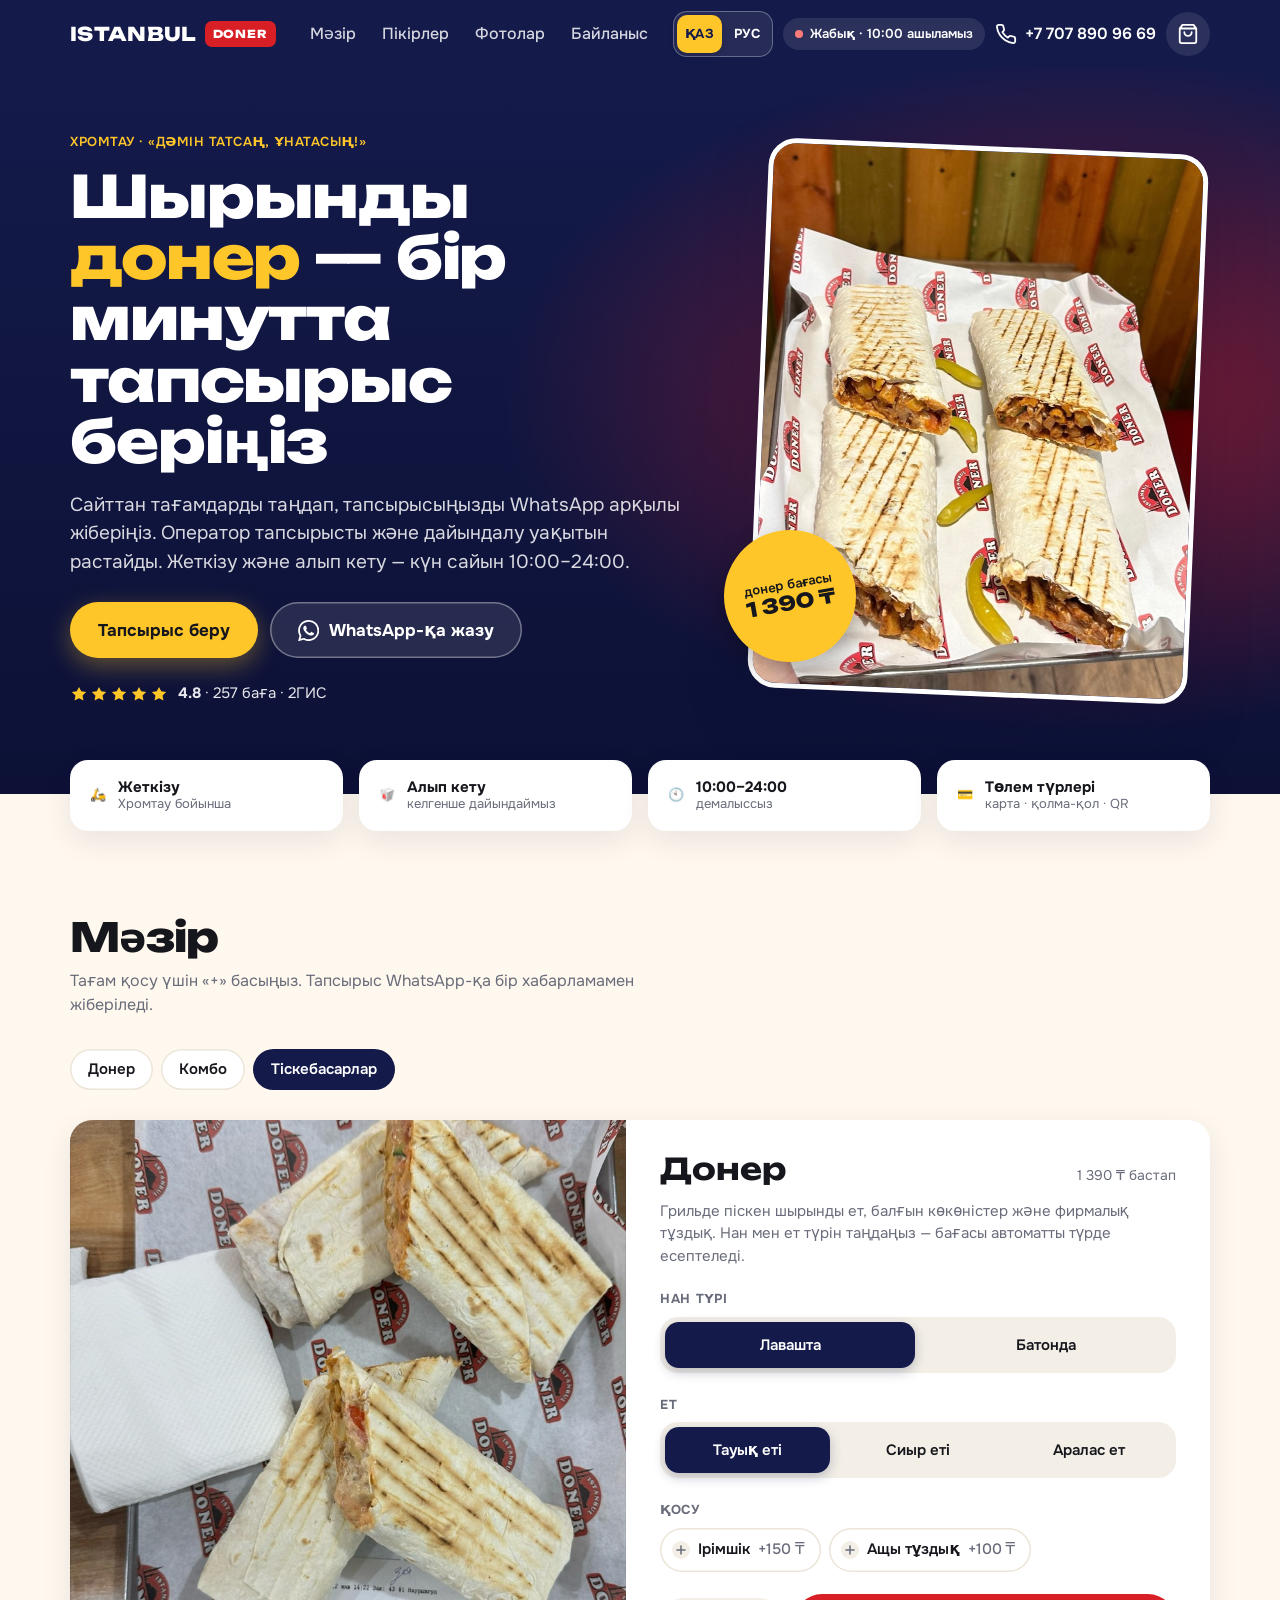
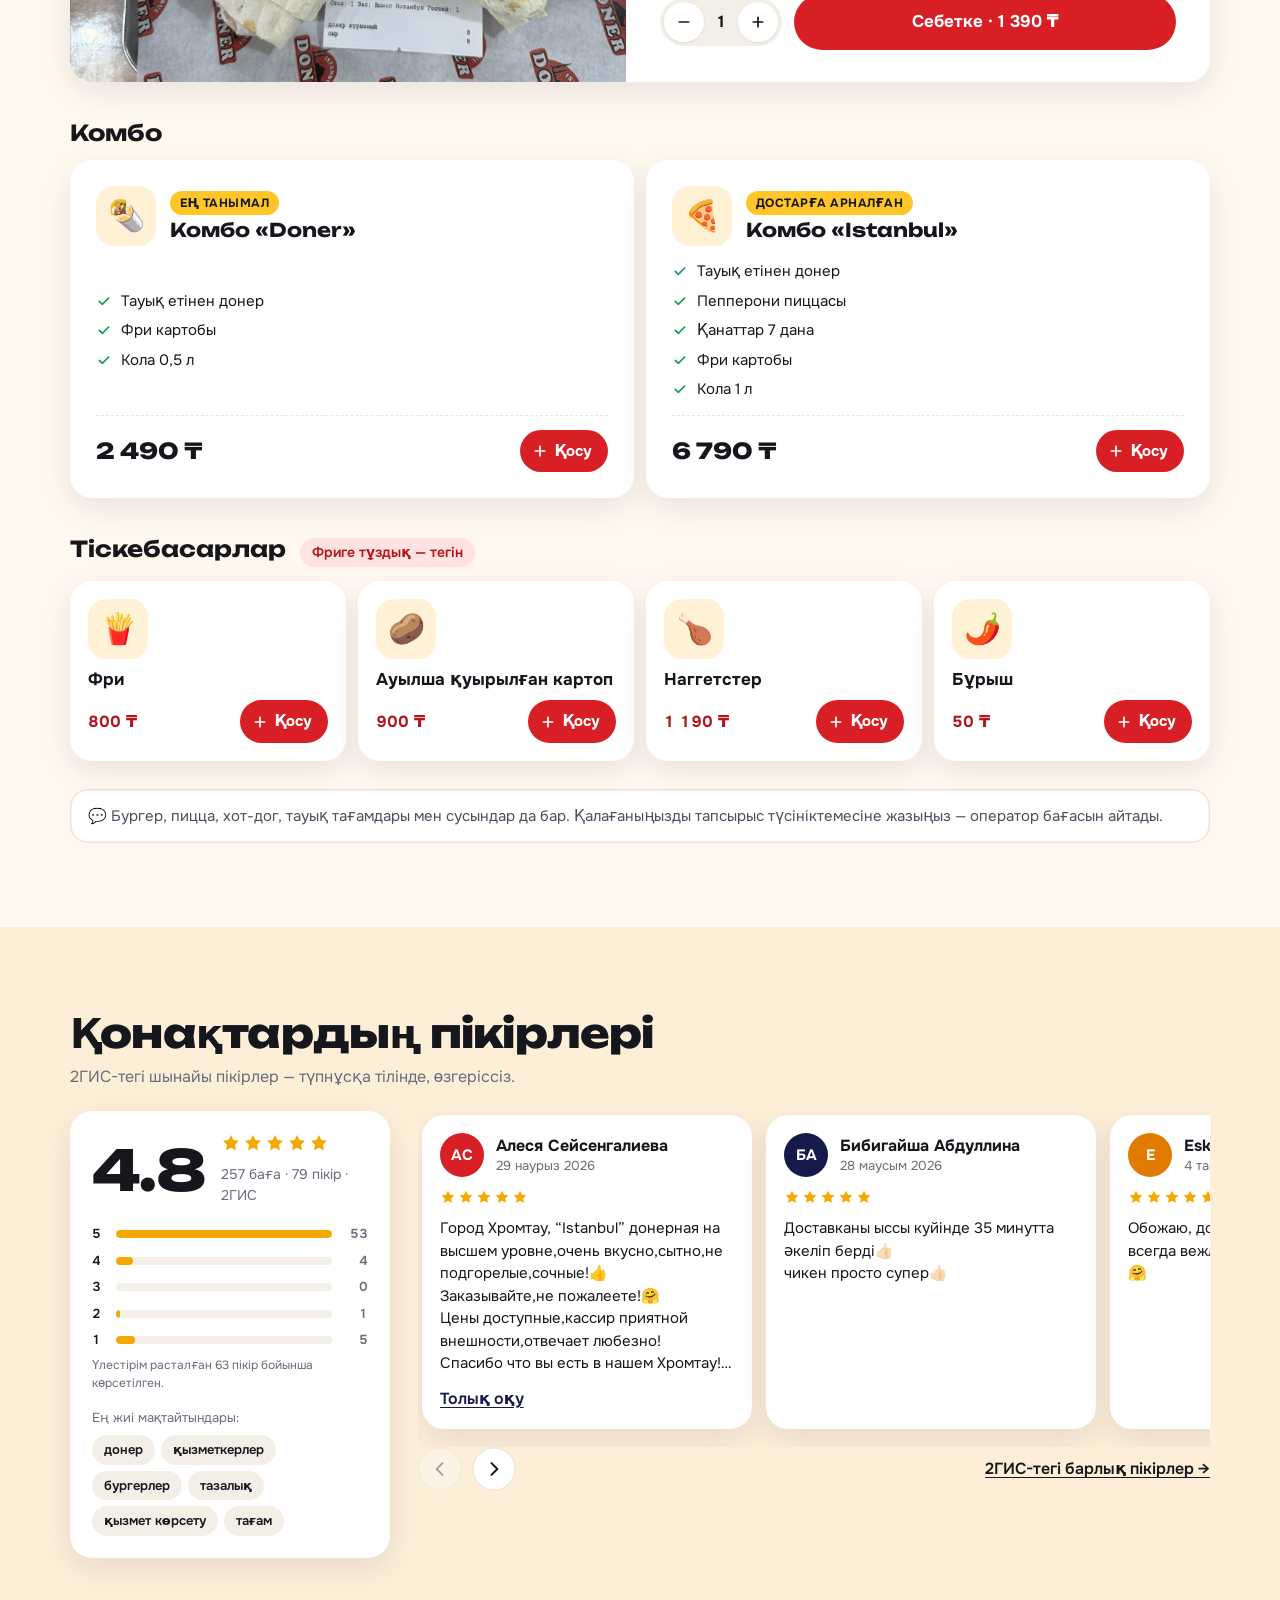
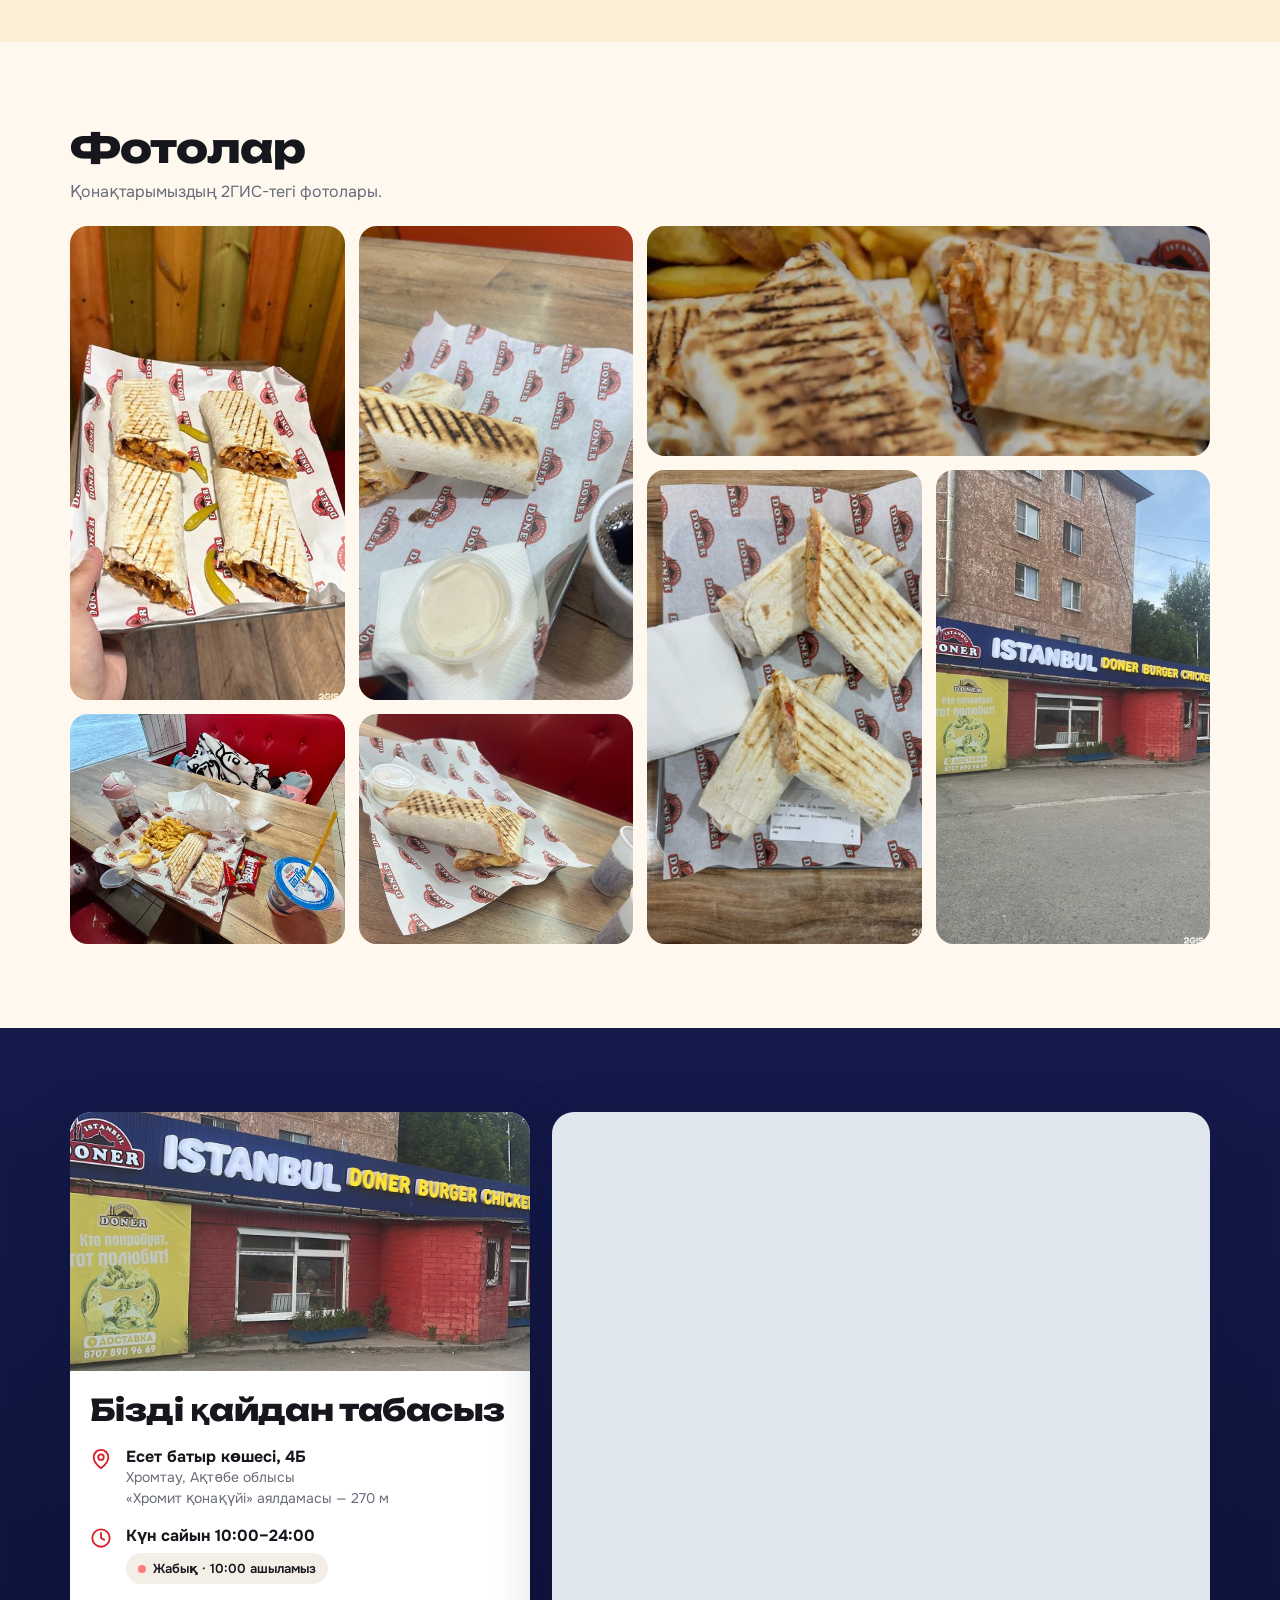
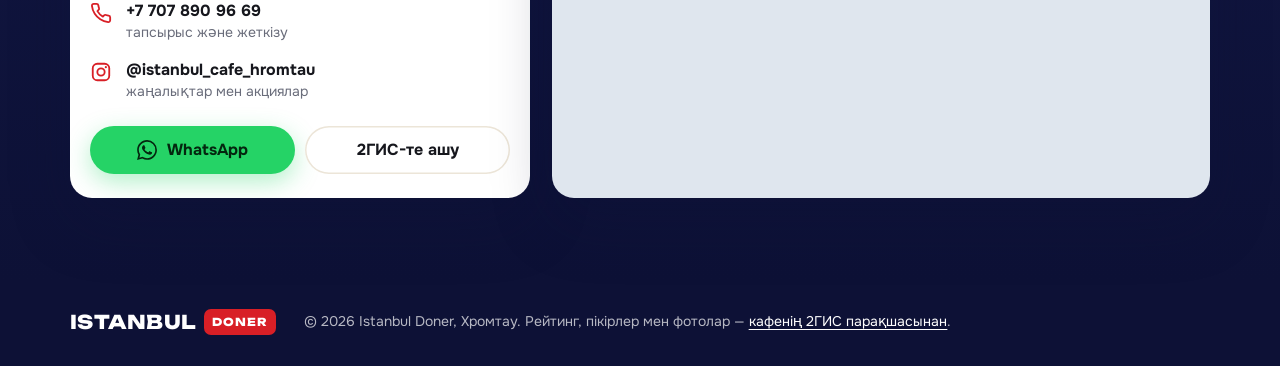
==== site/index.html @ 60891b6e "Use consistent checkout wording in Russian and Kazakh" ====
<!doctype html>
<html lang="kk">
<head>
  <meta charset="utf-8">
  <meta name="viewport" content="width=device-width, initial-scale=1, viewport-fit=cover">
  <title>Istanbul Doner — донер и комбо с доставкой в Хромтау</title>
  <meta name="description" content="Кафе Istanbul Doner в Хромтау: сочный донер в лаваше и батоне, комбо, фри и наггетсы. Оформите заказ на сайте и отправьте его в WhatsApp. Доставка и навынос, ежедневно 10:00–24:00.">
  <meta name="theme-color" content="#141a4a">
  <meta name="format-detection" content="telephone=no">
  <script src="js/i18n.js?v=20260920-4"></script>

  <meta property="og:type" content="website">
  <meta property="og:locale" content="ru_KZ">
  <meta property="og:title" content="Istanbul Doner — быстрый заказ в Хромтау">
  <meta property="og:description" content="Донер от 1 390 ₸, комбо, фри и наггетсы. Заказ через WhatsApp за минуту. Ежедневно 10:00–24:00.">
  <meta property="og:image" content="img/hero.jpg">

  <link rel="icon" href="data:image/svg+xml,%3Csvg xmlns='http://www.w3.org/2000/svg' viewBox='0 0 100 100'%3E%3Crect width='100' height='100' rx='24' fill='%23d81f26'/%3E%3Ctext x='50' y='70' font-size='58' text-anchor='middle'%3E%F0%9F%8C%AF%3C/text%3E%3C/svg%3E">

  <link rel="preconnect" href="https://fonts.googleapis.com">
  <link rel="preconnect" href="https://fonts.gstatic.com" crossorigin>
  <link href="https://fonts.googleapis.com/css2?family=Onest:wght@400;500;600;700&family=Unbounded:wght@600;700;800&display=swap" rel="stylesheet">
  <link rel="stylesheet" href="css/style.css?v=20260920-4">

  <script type="application/ld+json">
  {
    "@context": "https://schema.org",
    "@type": "FastFoodRestaurant",
    "name": "Istanbul Doner",
    "servesCuisine": ["Донер", "Фастфуд"],
    "priceRange": "₸",
    "telephone": "+77078909669",
    "address": {
      "@type": "PostalAddress",
      "streetAddress": "улица Есет батыра, 4Б",
      "addressLocality": "Хромтау",
      "addressRegion": "Актюбинская область",
      "addressCountry": "KZ"
    },
    "geo": { "@type": "GeoCoordinates", "latitude": 50.257943, "longitude": 58.436562 },
    "openingHours": "Mo-Su 10:00-24:00",
    "sameAs": ["https://www.instagram.com/istanbul_cafe_hromtau/", "https://2gis.kz/aktobe/firm/70000001083426430"]
  }
  </script>
</head>
<body>

<!-- SVG-иконки -->
<svg width="0" height="0" style="position:absolute" aria-hidden="true" focusable="false">
  <symbol id="i-whatsapp" viewBox="0 0 24 24"><path fill="currentColor" d="M17.472 14.382c-.297-.149-1.758-.867-2.03-.967-.273-.099-.471-.148-.67.15-.197.297-.767.966-.94 1.164-.173.199-.347.223-.644.075-.297-.15-1.255-.463-2.39-1.475-.883-.788-1.48-1.761-1.653-2.059-.173-.297-.018-.458.13-.606.134-.133.298-.347.446-.52.149-.174.198-.298.298-.497.099-.198.05-.371-.025-.52-.075-.149-.669-1.612-.916-2.207-.242-.579-.487-.5-.669-.51-.173-.008-.371-.01-.57-.01-.198 0-.52.074-.792.372-.272.297-1.04 1.016-1.04 2.479 0 1.462 1.065 2.875 1.213 3.074.149.198 2.096 3.2 5.077 4.487.709.306 1.262.489 1.694.625.712.227 1.36.195 1.871.118.571-.085 1.758-.719 2.006-1.413.248-.694.248-1.289.173-1.413-.074-.124-.272-.198-.57-.347m-5.421 7.403h-.004a9.87 9.87 0 01-5.031-1.378l-.361-.214-3.741.982.998-3.648-.235-.374a9.86 9.86 0 01-1.51-5.26c.001-5.45 4.436-9.884 9.888-9.884 2.64 0 5.122 1.03 6.988 2.898a9.825 9.825 0 012.893 6.994c-.003 5.45-4.437 9.884-9.885 9.884m8.413-18.297A11.815 11.815 0 0012.05 0C5.495 0 .16 5.335.157 11.892c0 2.096.547 4.142 1.588 5.945L.057 24l6.305-1.654a11.882 11.882 0 005.683 1.448h.005c6.554 0 11.89-5.335 11.893-11.893a11.821 11.821 0 00-3.48-8.413z"/></symbol>
  <symbol id="i-phone" viewBox="0 0 24 24"><path fill="none" stroke="currentColor" stroke-width="2" stroke-linecap="round" stroke-linejoin="round" d="M22 16.92v3a2 2 0 0 1-2.18 2 19.79 19.79 0 0 1-8.63-3.07 19.5 19.5 0 0 1-6-6 19.79 19.79 0 0 1-3.07-8.67A2 2 0 0 1 4.11 2h3a2 2 0 0 1 2 1.72 12.84 12.84 0 0 0 .7 2.81 2 2 0 0 1-.45 2.11L8.09 9.91a16 16 0 0 0 6 6l1.27-1.27a2 2 0 0 1 2.11-.45 12.84 12.84 0 0 0 2.81.7A2 2 0 0 1 22 16.92z"/></symbol>
  <symbol id="i-bag" viewBox="0 0 24 24"><path fill="none" stroke="currentColor" stroke-width="2" stroke-linecap="round" stroke-linejoin="round" d="M6 2 3 6v14a2 2 0 0 0 2 2h14a2 2 0 0 0 2-2V6l-3-4zM3 6h18M16 10a4 4 0 0 1-8 0"/></symbol>
  <symbol id="i-close" viewBox="0 0 24 24"><path fill="none" stroke="currentColor" stroke-width="2.4" stroke-linecap="round" d="M6 6l12 12M18 6 6 18"/></symbol>
  <symbol id="i-left" viewBox="0 0 24 24"><path fill="none" stroke="currentColor" stroke-width="2.4" stroke-linecap="round" stroke-linejoin="round" d="M15 5l-7 7 7 7"/></symbol>
  <symbol id="i-right" viewBox="0 0 24 24"><path fill="none" stroke="currentColor" stroke-width="2.4" stroke-linecap="round" stroke-linejoin="round" d="M9 5l7 7-7 7"/></symbol>
  <symbol id="i-plus" viewBox="0 0 24 24"><path fill="none" stroke="currentColor" stroke-width="2.6" stroke-linecap="round" d="M12 5v14M5 12h14"/></symbol>
  <symbol id="i-minus" viewBox="0 0 24 24"><path fill="none" stroke="currentColor" stroke-width="2.6" stroke-linecap="round" d="M5 12h14"/></symbol>
  <symbol id="i-check" viewBox="0 0 24 24"><path fill="none" stroke="currentColor" stroke-width="2.6" stroke-linecap="round" stroke-linejoin="round" d="M5 12.5l4.5 4.5L19 7.5"/></symbol>
  <symbol id="i-star" viewBox="0 0 24 24"><path fill="currentColor" d="M12 2.5l2.95 5.98 6.6.96-4.78 4.65 1.13 6.57L12 17.56l-5.9 3.1 1.13-6.57L2.45 9.44l6.6-.96z"/></symbol>
  <symbol id="i-pin" viewBox="0 0 24 24"><path fill="none" stroke="currentColor" stroke-width="2" stroke-linecap="round" stroke-linejoin="round" d="M20 10c0 6-8 12-8 12S4 16 4 10a8 8 0 0 1 16 0z"/><circle cx="12" cy="10" r="3" fill="none" stroke="currentColor" stroke-width="2"/></symbol>
  <symbol id="i-clock" viewBox="0 0 24 24"><circle cx="12" cy="12" r="9.5" fill="none" stroke="currentColor" stroke-width="2"/><path fill="none" stroke="currentColor" stroke-width="2" stroke-linecap="round" stroke-linejoin="round" d="M12 6.5V12l3.5 2"/></symbol>
  <symbol id="i-instagram" viewBox="0 0 24 24"><rect x="3" y="3" width="18" height="18" rx="5" fill="none" stroke="currentColor" stroke-width="2"/><circle cx="12" cy="12" r="4" fill="none" stroke="currentColor" stroke-width="2"/><circle cx="17.3" cy="6.7" r="1.2" fill="currentColor"/></symbol>
  <symbol id="i-copy" viewBox="0 0 24 24"><rect x="9" y="9" width="12" height="12" rx="2.5" fill="none" stroke="currentColor" stroke-width="2"/><path fill="none" stroke="currentColor" stroke-width="2" stroke-linecap="round" d="M5 15h-.5A1.5 1.5 0 0 1 3 13.5v-9A1.5 1.5 0 0 1 4.5 3h9A1.5 1.5 0 0 1 15 4.5V5"/></symbol>
  <symbol id="i-trash" viewBox="0 0 24 24"><path fill="none" stroke="currentColor" stroke-width="2" stroke-linecap="round" stroke-linejoin="round" d="M4 7h16M10 11v6M14 11v6M6 7l1 12a2 2 0 0 0 2 2h6a2 2 0 0 0 2-2l1-12M9 7V4h6v3"/></symbol>
</svg>

<a class="skip" href="#menu">Перейти к меню</a>

<div id="page">
  <header class="top">
    <div class="wrap top__in">
      <a class="logo" href="#" aria-label="Istanbul Doner — на главную">
        <span class="logo__a">ISTANBUL</span><span class="logo__b">DONER</span>
      </a>
      <nav class="nav" aria-label="Разделы">
        <a href="#menu">Меню</a>
        <a href="#reviews">Отзывы</a>
        <a href="#gallery">Фото</a>
        <a href="#contacts">Контакты</a>
      </nav>
      <div class="top__right">
        <nav class="language-switch" data-language-switch aria-label="Тіл / Язык">
          <a href="?lang=kk" data-language="kk" lang="kk" aria-label="Қазақша">ҚАЗ</a>
          <a href="?lang=ru" data-language="ru" lang="ru" aria-label="Русский">РУС</a>
        </nav>
        <span class="status" data-status hidden></span>
        <a class="top__phone" href="tel:+77078909669" data-phone>
          <svg class="ic"><use href="#i-phone"/></svg><span data-phone-text>+7 707 890 96 69</span>
        </a>
        <button class="top__cart" type="button" data-open-cart aria-label="Открыть корзину">
          <svg class="ic"><use href="#i-bag"/></svg>
          <span class="top__cart-count" data-cart-count hidden>0</span>
        </button>
      </div>
    </div>
  </header>

  <main>
    <!-- HERO -->
    <section class="hero">
      <div class="wrap hero__in">
        <div class="hero__text">
          <p class="eyebrow">Хромтау · «Кто попробует, тот полюбит!»</p>
          <h1>Сочный <em>донер</em> — закажите за&nbsp;минуту</h1>
          <p class="hero__lead">Выберите блюда на сайте и отправьте заказ в WhatsApp — оператор подтвердит заказ и время приготовления. Доставка и&nbsp;навынос, каждый день с&nbsp;10:00 до&nbsp;24:00.</p>
          <div class="hero__cta">
            <a class="btn btn--yellow btn--lg" href="#menu">Оформить заказ</a>
            <a class="btn btn--ghost btn--lg" href="https://wa.me/77078909669" target="_blank" rel="noopener" data-wa-chat>
              <svg class="ic"><use href="#i-whatsapp"/></svg>Написать в WhatsApp
            </a>
          </div>
          <a class="hero__rating" href="#reviews">
            <span class="stars" aria-hidden="true">
              <svg class="ic"><use href="#i-star"/></svg><svg class="ic"><use href="#i-star"/></svg><svg class="ic"><use href="#i-star"/></svg><svg class="ic"><use href="#i-star"/></svg><svg class="ic"><use href="#i-star"/></svg>
            </span>
            <span><b data-rating>4.8</b> · <span data-ratings-count>257</span> оценок в 2ГИС</span>
          </a>
        </div>
        <div class="hero__media">
          <div class="hero__photo">
            <img src="img/hero.jpg" alt="Четыре донера с перчиками на фирменной бумаге Istanbul Doner" width="1152" height="2048" fetchpriority="high">
          </div>
          <div class="sticker" aria-hidden="true"><span>донер от</span><b data-min-price>1 390 ₸</b></div>
        </div>
      </div>
    </section>

    <!-- ФАКТЫ -->
    <section class="facts" aria-label="Коротко о нас">
      <div class="wrap facts__in">
        <div class="fact"><span class="fact__e" aria-hidden="true">🛵</span><div><b>Доставка</b><span>по Хромтау</span></div></div>
        <div class="fact"><span class="fact__e" aria-hidden="true">🥡</span><div><b>Навынос</b><span>готовим к вашему приходу</span></div></div>
        <div class="fact"><span class="fact__e" aria-hidden="true">🕙</span><div><b>10:00–24:00</b><span>без выходных</span></div></div>
        <div class="fact"><span class="fact__e" aria-hidden="true">💳</span><div><b>Любая оплата</b><span>карта · наличные · QR</span></div></div>
      </div>
    </section>

    <!-- МЕНЮ -->
    <section class="section" id="menu">
      <div class="wrap">
        <div class="section__head">
          <h2>Меню</h2>
          <p>Нажмите «+», чтобы добавить блюдо. Заказ отправляется одним сообщением в WhatsApp.</p>
        </div>
        <div class="cats" data-cats role="navigation" aria-label="Категории меню"></div>
        <div data-menu></div>
        <p class="menu-hint" data-menu-hint></p>
      </div>
    </section>

    <!-- ОТЗЫВЫ -->
    <section class="section section--cream" id="reviews">
      <div class="wrap">
        <div class="section__head">
          <h2>Отзывы гостей</h2>
          <p>Настоящие отзывы из 2ГИС — как есть, без редактуры.</p>
        </div>
        <div class="reviews">
          <aside class="rating" data-rating-box></aside>
          <div class="reviews__main">
            <div class="reviews__track" data-reviews tabindex="0" aria-label="Отзывы, листайте в сторону"></div>
            <div class="reviews__ctrl">
              <button class="round" type="button" data-rev-prev aria-label="Предыдущие отзывы"><svg class="ic"><use href="#i-left"/></svg></button>
              <button class="round" type="button" data-rev-next aria-label="Следующие отзывы"><svg class="ic"><use href="#i-right"/></svg></button>
              <a class="link" href="https://2gis.kz/aktobe/firm/70000001083426430/tab/reviews" target="_blank" rel="noopener" data-2gis-reviews>Все отзывы в 2ГИС →</a>
            </div>
          </div>
        </div>
      </div>
    </section>

    <!-- ФОТО -->
    <section class="section" id="gallery">
      <div class="wrap">
        <div class="section__head">
          <h2>Фото</h2>
          <p>Снимки наших гостей из 2ГИС.</p>
        </div>
        <div class="gallery" data-gallery></div>
      </div>
    </section>

    <!-- КОНТАКТЫ -->
    <section class="section section--navy" id="contacts">
      <div class="wrap contacts">
        <div class="contacts__card">
          <img class="contacts__photo" src="img/storefront.jpg" alt="Фасад кафе Istanbul Doner: синяя вывеска и красная кирпичная стена" width="1200" height="750" loading="lazy">
          <div class="contacts__body">
            <h2>Где нас найти</h2>
            <ul class="clist">
              <li><svg class="ic"><use href="#i-pin"/></svg><div><b data-address>ул. Есет батыра, 4Б</b><span data-city>Хромтау, Актюбинская область</span><span data-landmark>остановка «Гостиница Хромит» — 270 м</span></div></li>
              <li><svg class="ic"><use href="#i-clock"/></svg><div><b>Ежедневно 10:00–24:00</b><span class="status status--inline" data-status hidden></span></div></li>
              <li><svg class="ic"><use href="#i-phone"/></svg><div><a href="tel:+77078909669" data-phone><b data-phone-text>+7 707 890 96 69</b></a><span>заказы и доставка</span></div></li>
              <li><svg class="ic"><use href="#i-instagram"/></svg><div><a href="https://www.instagram.com/istanbul_cafe_hromtau/" target="_blank" rel="noopener" data-instagram><b>@istanbul_cafe_hromtau</b></a><span>новинки и акции</span></div></li>
            </ul>
            <div class="contacts__btns">
              <a class="btn btn--wa" href="https://wa.me/77078909669" target="_blank" rel="noopener" data-wa-chat><svg class="ic"><use href="#i-whatsapp"/></svg>WhatsApp</a>
              <a class="btn btn--light" href="https://go.2gis.com/PraD3" target="_blank" rel="noopener" data-2gis>Открыть в 2ГИС</a>
            </div>
          </div>
        </div>
        <div class="contacts__map">
          <iframe title="Istanbul Doner на карте" loading="lazy" referrerpolicy="no-referrer-when-downgrade" data-map
            src="https://www.openstreetmap.org/export/embed.html?bbox=58.433762%2C50.256343%2C58.439362%2C50.259543&amp;layer=mapnik&amp;marker=50.257943%2C58.436562"></iframe>
        </div>
      </div>
    </section>
  </main>

  <footer class="foot">
    <div class="wrap foot__in">
      <a class="logo" href="#" aria-label="Наверх"><span class="logo__a">ISTANBUL</span><span class="logo__b">DONER</span></a>
      <p>© <span data-year>2026</span> Istanbul Doner, Хромтау. Рейтинг, отзывы и фото — из <a href="https://go.2gis.com/PraD3" target="_blank" rel="noopener">карточки кафе в 2ГИС</a>.</p>
    </div>
  </footer>
</div>

<!-- Плашка корзины -->
<button class="cartbar" type="button" data-open-cart data-cartbar hidden>
  <span class="cartbar__l"><svg class="ic"><use href="#i-bag"/></svg><span data-cartbar-count>0 позиций</span></span>
  <span class="cartbar__r"><b data-cartbar-total>0 ₸</b><span>Оформить →</span></span>
</button>

<!-- Корзина и оформление -->
<div class="sheet" data-sheet hidden>
  <div class="sheet__backdrop" data-close-cart></div>
  <div class="sheet__panel" role="dialog" aria-modal="true" aria-labelledby="sheet-title" tabindex="-1">
    <div class="sheet__head">
      <h2 id="sheet-title">Ваш заказ</h2>
      <button class="round round--plain" type="button" data-close-cart aria-label="Закрыть корзину"><svg class="ic"><use href="#i-close"/></svg></button>
      <button class="keyboard-done" type="button" data-dismiss-keyboard hidden>Готово · скрыть клавиатуру</button>
    </div>

    <div class="sheet__scroll" data-sheet-scroll>
      <!-- пусто -->
      <div class="empty" data-empty hidden>
        <div class="empty__e" aria-hidden="true">🌯</div>
        <b>Корзина пока пустая</b>
        <p>Добавьте донер или комбо — и отправьте заказ в WhatsApp.</p>
        <button class="btn btn--red" type="button" data-close-cart>Перейти к меню</button>
      </div>

      <!-- заказ отправлен -->
      <div class="done" data-done hidden>
        <div class="done__e" aria-hidden="true">✅</div>
        <b>Заказ открыт в WhatsApp</b>
        <p>Нажмите «Отправить» в чате — оператор подтвердит заказ, стоимость доставки и время.</p>
        <p class="done__sub">WhatsApp не открылся? Скопируйте текст заказа и отправьте его на номер <a href="tel:+77078909669" data-phone><span data-phone-text>+7 707 890 96 69</span></a>.</p>
        <div class="done__btns">
          <button class="btn btn--light" type="button" data-copy><svg class="ic"><use href="#i-copy"/></svg>Скопировать заказ</button>
          <button class="btn btn--light" type="button" data-back>Вернуться к заказу</button>
          <button class="btn btn--red" type="button" data-new>Новый заказ</button>
        </div>
      </div>

      <form class="checkout" data-checkout novalidate hidden>
        <div class="closed-note" data-closed-note hidden></div>

        <ul class="lines" data-lines></ul>

        <fieldset class="fs">
          <legend>Как получите заказ?</legend>
          <div class="seg seg--2">
            <label><input type="radio" name="mode" value="delivery" checked><span>🛵 Доставка</span></label>
            <label><input type="radio" name="mode" value="pickup"><span>🥡 Самовывоз</span></label>
          </div>
        </fieldset>

        <div class="field" data-address-field>
          <label for="f-address">Адрес доставки</label>
          <input id="f-address" name="address" type="text" autocomplete="street-address" placeholder="Улица, дом, квартира, подъезд">
          <p class="err" data-err="address" hidden>Укажите адрес, куда привезти заказ</p>
        </div>
        <p class="pickup-note" data-pickup-note hidden><svg class="ic"><use href="#i-pin"/></svg><span>Заберёте сами: <b data-address>ул. Есет батыра, 4Б</b></span></p>

        <div class="grid2">
          <div class="field">
            <label for="f-name">Ваше имя</label>
            <input id="f-name" name="name" type="text" autocomplete="given-name" placeholder="Как к вам обращаться">
            <p class="err" data-err="name" hidden>Напишите имя</p>
          </div>
          <div class="field">
            <label for="f-phone">Телефон <i>— необязательно</i></label>
            <input id="f-phone" name="phone" type="tel" inputmode="tel" autocomplete="tel" enterkeyhint="done" placeholder="+7 7__ ___ __ __" aria-describedby="f-phone-hint">
            <p class="hint" id="f-phone-hint">Если звонить не на номер из WhatsApp</p>
          </div>
        </div>

        <fieldset class="fs">
          <legend>Когда</legend>
          <div class="seg seg--2">
            <label><input type="radio" name="when" value="asap" checked><span>Как можно скорее</span></label>
            <label><input type="radio" name="when" value="time"><span>Ко времени</span></label>
          </div>
          <div class="field field--time" data-time-field hidden>
            <label for="f-time">К какому времени</label>
            <input id="f-time" name="time" type="time" min="10:00" max="23:59">
            <p class="err" data-err="time" hidden>Укажите время</p>
          </div>
        </fieldset>

        <fieldset class="fs">
          <legend>Оплата</legend>
          <div class="seg seg--3" data-payments></div>
        </fieldset>

        <div class="field">
          <label for="f-comment">Комментарий <i>— необязательно</i></label>
          <textarea id="f-comment" name="comment" rows="2" placeholder="Без лука, позвонить в домофон, добавить бургер…"></textarea>
        </div>

        <p class="privacy">Сайт ничего никуда не отправляет сам: данные попадут только в ваше сообщение в WhatsApp.</p>
      </form>
    </div>

    <div class="sheet__foot" data-sheet-foot hidden>
      <div class="total"><span>Итого<small data-total-note></small></span><b data-total>0 ₸</b></div>
      <a class="btn btn--wa btn--xl" href="#" target="_blank" rel="noopener" data-send>
        <svg class="ic"><use href="#i-whatsapp"/></svg>Отправить заказ в WhatsApp
      </a>
    </div>
  </div>
</div>

<!-- Просмотр фото -->
<div class="lightbox" data-lightbox hidden>
  <button class="round round--dark lightbox__close" type="button" data-lb-close aria-label="Закрыть фото"><svg class="ic"><use href="#i-close"/></svg></button>
  <button class="round round--dark lightbox__prev" type="button" data-lb-prev aria-label="Предыдущее фото"><svg class="ic"><use href="#i-left"/></svg></button>
  <figure><img alt="" data-lb-img><figcaption data-lb-cap></figcaption></figure>
  <button class="round round--dark lightbox__next" type="button" data-lb-next aria-label="Следующее фото"><svg class="ic"><use href="#i-right"/></svg></button>
</div>

<div class="toast" data-toast role="status" aria-live="polite"></div>

<script src="js/config.js"></script>
<script src="js/reviews.js"></script>
<script src="js/app.js?v=20260920-4"></script>
</body>
</html>
---- site/css/style.css ----
/* Istanbul Doner — быстрый заказ. Палитра взята с вывески кафе. */
:root {
  --navy: #141a4a;
  --navy-2: #0d1136;
  --red: #d81f26;
  --red-dark: #b3151b;
  --yellow: #ffc629;
  --cream: #fff8ee;
  --paper: #ffffff;
  --ink: #16171d;
  --muted: #696c7a;
  --line: #ece5d8;
  --wa: #25d366;
  --wa-ink: #04260f;
  --radius: 22px;
  --radius-sm: 14px;
  --shadow: 0 10px 30px rgba(20, 26, 74, .09);
  --shadow-lg: 0 24px 60px rgba(13, 17, 54, .28);
  --top-h: 60px;
  --font: 'Onest', system-ui, -apple-system, 'Segoe UI', Roboto, Arial, sans-serif;
  --display: 'Unbounded', 'Onest', system-ui, sans-serif;
}

*, *::before, *::after { box-sizing: border-box; }
html { scroll-behavior: smooth; scroll-padding-top: calc(var(--top-h) + 70px); -webkit-text-size-adjust: 100%; }
body {
  margin: 0;
  font: 400 16px/1.5 var(--font);
  color: var(--ink);
  background: var(--cream);
  -webkit-font-smoothing: antialiased;
  overflow-x: hidden;
}
body.has-cart { padding-bottom: 92px; }
body.is-locked { overflow: hidden; }
[hidden] { display: none !important; }
img { max-width: 100%; height: auto; display: block; }
a { color: inherit; }
button { font: inherit; color: inherit; cursor: pointer; }
h1, h2, h3, p, ul, figure, fieldset { margin: 0; padding: 0; }
ul { list-style: none; }
fieldset { border: 0; min-width: 0; }
:focus-visible { outline: 3px solid var(--yellow); outline-offset: 2px; border-radius: 8px; }

.wrap { width: min(1140px, 100% - 32px); margin-inline: auto; }
.ic { width: 1.25em; height: 1.25em; flex: none; }
.skip { position: absolute; left: -999px; top: 8px; z-index: 100; background: var(--yellow); color: var(--ink); padding: 10px 16px; border-radius: 12px; font-weight: 600; }
.skip:focus { left: 8px; }

/* ── кнопки ── */
.btn {
  display: inline-flex; align-items: center; justify-content: center; gap: 10px;
  min-height: 48px; padding: 0 22px; border: 0; border-radius: 999px;
  font-weight: 700; font-size: 16px; text-decoration: none; white-space: nowrap;
  transition: transform .15s ease, box-shadow .15s ease, background-color .15s ease;
}
.btn:active { transform: scale(.97); }
.btn--lg { min-height: 56px; padding: 0 28px; font-size: 17px; }
.btn--xl { min-height: 60px; width: 100%; font-size: 17px; }
.btn--yellow { background: var(--yellow); color: var(--ink); box-shadow: 0 8px 24px rgba(255, 198, 41, .35); }
.btn--yellow:hover { background: #ffd04d; }
.btn--ghost { background: rgba(255, 255, 255, .1); color: #fff; box-shadow: inset 0 0 0 1.5px rgba(255, 255, 255, .35); }
.btn--ghost:hover { background: rgba(255, 255, 255, .18); }
.btn--red { background: var(--red); color: #fff; }
.btn--red:hover { background: var(--red-dark); }
.btn--wa { background: var(--wa); color: var(--wa-ink); box-shadow: 0 8px 24px rgba(37, 211, 102, .35); }
.btn--wa:hover { background: #3fe07a; }
.btn--light { background: #fff; color: var(--ink); box-shadow: inset 0 0 0 1.5px var(--line); }
.btn--light:hover { box-shadow: inset 0 0 0 1.5px var(--ink); }

.round {
  display: inline-grid; place-items: center; width: 44px; height: 44px; border-radius: 50%;
  border: 0; background: #fff; color: var(--ink); box-shadow: inset 0 0 0 1.5px var(--line);
}
.round:hover { box-shadow: inset 0 0 0 1.5px var(--ink); }
.round:disabled { opacity: .35; cursor: default; }
.round--plain { background: #f3efe7; box-shadow: none; }
.round--dark { background: rgba(255, 255, 255, .14); color: #fff; box-shadow: none; }
.round--dark:hover { background: rgba(255, 255, 255, .26); box-shadow: none; }
.link { font-weight: 600; text-underline-offset: 3px; }

/* ── шапка ── */
.top { position: sticky; top: 0; z-index: 40; background: var(--navy); color: #fff; }
.top__in { display: flex; align-items: center; gap: 16px; height: var(--top-h); }
.logo { display: inline-flex; align-items: center; gap: 8px; text-decoration: none; font-family: var(--display); font-weight: 800; letter-spacing: .02em; }
.logo__a { color: #fff; font-size: 17px; }
.logo__b { background: var(--red); color: #fff; font-size: 11px; padding: 5px 8px 4px; border-radius: 7px; letter-spacing: .08em; }
.nav { display: none; gap: 26px; margin-left: 18px; }
.nav a { text-decoration: none; font-weight: 500; opacity: .82; }
.nav a:hover { opacity: 1; }
.top__right { margin-left: auto; display: flex; align-items: center; gap: 10px; }
.language-switch { display: flex; flex: none; gap: 3px; padding: 3px; border: 1px solid rgba(255,255,255,.3); border-radius: 14px; background: rgba(255,255,255,.08); }
.language-switch a { display: grid; place-items: center; min-width: 44px; min-height: 38px; padding: 0 8px; border-radius: 10px; text-decoration: none; font-size: 13px; font-weight: 700; letter-spacing: .03em; }
.language-switch a[aria-current="true"] { background: var(--yellow); color: var(--navy); box-shadow: 0 2px 8px rgba(0,0,0,.15); }
.language-switch a:hover:not([aria-current]) { background: rgba(255,255,255,.15); }
@media (max-width: 559px) {
  .top__in { gap: 8px; }
  .top__right { gap: 4px; }
  .top__phone { display: none !important; }
  .logo { gap: 5px; }
  .logo__a { font-size: 14px; }
  .logo__b { font-size: 9px; padding-inline: 5px; }
}
@media (min-width: 900px) and (max-width: 1199px) {
  .top .status, .top__phone span { display: none !important; }
  .nav { gap: 16px; margin-left: 0; }
}
@media (max-width: 359px) {
  .top .logo { flex-direction: column; align-items: flex-start; gap: 2px; }
  .top .logo__b { padding-block: 2px; }
}
html[lang="kk"] .btn { white-space: normal; text-align: center; padding-block: 10px; }
.top__phone { display: inline-flex; align-items: center; gap: 8px; text-decoration: none; font-weight: 600; }
.top__phone span { display: none; }
.top__phone .ic, .top__cart .ic { width: 22px; height: 22px; }
.top__phone, .top__cart { min-width: 44px; min-height: 44px; justify-content: center; }
.top__cart { position: relative; display: inline-grid; place-items: center; border: 0; border-radius: 50%; background: rgba(255, 255, 255, .1); color: #fff; }
.top__cart:hover { background: rgba(255, 255, 255, .2); }
.top__cart-count {
  position: absolute; top: -3px; right: -3px; min-width: 20px; height: 20px; padding: 0 5px;
  border-radius: 10px; background: var(--yellow); color: var(--ink); font-size: 12px; font-weight: 700; line-height: 20px; text-align: center;
}
.status { display: none; align-items: center; gap: 7px; font-size: 13px; font-weight: 600; padding: 6px 12px; border-radius: 999px; background: rgba(255, 255, 255, .1); white-space: nowrap; }
.status::before { content: ''; width: 8px; height: 8px; border-radius: 50%; background: #9aa0b5; }
.status.is-open::before { background: #3ddc84; box-shadow: 0 0 0 3px rgba(61, 220, 132, .25); }
.status.is-closed::before { background: #ff7a7a; }
.status--inline { display: inline-flex; background: #f3efe7; color: var(--ink); margin-top: 6px; width: fit-content; }

/* ── hero ── */
.hero { background: radial-gradient(900px 520px at 85% 45%, rgba(216, 31, 38, .55), transparent 65%), linear-gradient(180deg, var(--navy) 0%, var(--navy-2) 100%); color: #fff; overflow: hidden; }
.hero__in { display: grid; gap: 34px; padding: 34px 0 46px; }
.eyebrow { font-size: 13px; font-weight: 600; letter-spacing: .04em; text-transform: uppercase; color: var(--yellow); }
h1 { font: 800 clamp(30px, 8.4vw, 58px)/1.06 var(--display); letter-spacing: -.02em; margin-top: 14px; text-wrap: balance; }
h1 em { font-style: normal; color: var(--yellow); }
.hero__lead { margin-top: 18px; font-size: clamp(16px, 2.2vw, 19px); color: rgba(255, 255, 255, .84); max-width: 34em; }
.hero__cta { display: flex; flex-wrap: wrap; gap: 12px; margin-top: 26px; }
.hero__cta .btn { flex: 1 1 220px; }
.hero__rating { display: inline-flex; align-items: center; gap: 10px; margin-top: 24px; font-size: 15px; color: rgba(255, 255, 255, .9); text-decoration: none; }
.hero__rating:hover { color: #fff; }
.stars { display: inline-flex; gap: 2px; color: var(--yellow); }
.stars .ic { width: 18px; height: 18px; }
.hero__media { position: relative; justify-self: center; width: min(100%, 440px); }
.hero__photo { position: relative; border-radius: 28px; overflow: hidden; border: 5px solid #fff; box-shadow: var(--shadow-lg); transform: rotate(1.6deg); aspect-ratio: 5 / 4; background: #2a2f63; }
.hero__photo img { position: absolute; inset: 0; width: 100%; height: 100%; object-fit: cover; object-position: 50% 58%; }
.sticker {
  position: absolute; left: -6px; bottom: -18px; width: 112px; height: 112px; border-radius: 50%;
  background: var(--yellow); color: var(--ink); display: grid; place-content: center; text-align: center;
  transform: rotate(-10deg); box-shadow: 0 10px 24px rgba(0, 0, 0, .3); line-height: 1.15;
}
.sticker span { font-size: 12px; font-weight: 600; }
.sticker b { font: 800 17px/1.1 var(--display); }

/* ── факты ── */
.facts { margin-top: -22px; position: relative; z-index: 2; }
.facts__in { display: grid; grid-template-columns: 1fr 1fr; gap: 10px; }
.fact { display: flex; align-items: center; gap: 12px; background: var(--paper); border-radius: 18px; padding: 14px; box-shadow: var(--shadow); }
.fact__e { font-size: 26px; line-height: 1; }
.fact b { display: block; font-size: 15px; line-height: 1.25; }
.fact span { display: block; font-size: 13px; color: var(--muted); line-height: 1.3; }

/* ── секции ── */
.section { padding: 56px 0; }
.section--cream { background: #fdeed8; }
.section--navy { background: linear-gradient(180deg, var(--navy), var(--navy-2)); }
.section__head { margin-bottom: 22px; }
h2 { font: 800 clamp(26px, 5.4vw, 40px)/1.1 var(--display); letter-spacing: -.02em; }
.section__head p { margin-top: 10px; color: var(--muted); max-width: 40em; }

/* ── меню ── */
.cats {
  position: sticky; top: var(--top-h); z-index: 30; display: flex; gap: 8px; overflow-x: auto;
  margin: 0 -16px 20px; padding: 10px 16px; background: var(--cream);
  scrollbar-width: none;
}
.cats::-webkit-scrollbar { display: none; }
.cats a {
  flex: none; padding: 9px 18px; border-radius: 999px; background: #fff; box-shadow: inset 0 0 0 1.5px var(--line);
  text-decoration: none; font-weight: 600; font-size: 15px;
}
.cats a.is-active { background: var(--navy); color: #fff; box-shadow: none; }
.cat { margin-bottom: 38px; }
.cat__head { display: flex; align-items: baseline; flex-wrap: wrap; gap: 6px 14px; margin-bottom: 14px; }
.cat__head h3 { font: 700 22px/1.2 var(--display); }
.cat__note { font-size: 14px; font-weight: 600; color: var(--red-dark); background: #ffe3e0; padding: 4px 12px; border-radius: 999px; }

/* конфигуратор донера */
.doner { display: grid; grid-template-columns: minmax(0, 1fr); background: var(--paper); border-radius: var(--radius); overflow: hidden; box-shadow: var(--shadow); }
.doner__body, .card, .cards, .cat { min-width: 0; }
.doner__img { position: relative; overflow: hidden; min-width: 0; min-height: 0; aspect-ratio: 16 / 10; background: #eee; }
.doner__img img { position: absolute; inset: 0; width: 100%; height: 100%; object-fit: cover; object-position: 50% 45%; }
.doner__body { padding: 20px 18px 22px; display: grid; gap: 18px; }
.doner__title { display: flex; align-items: baseline; justify-content: space-between; gap: 12px; }
.doner__title h3, .doner__title h4 { margin: 0; font: 700 24px/1.1 var(--display); }
.doner__title span { font-size: 14px; color: var(--muted); white-space: nowrap; }
.doner__desc { color: var(--muted); font-size: 15px; margin-top: -8px; }
.opt__t { font-size: 13px; font-weight: 700; letter-spacing: .05em; text-transform: uppercase; color: var(--muted); margin-bottom: 8px; }

.seg { display: grid; gap: 6px; padding: 5px; background: #f3efe7; border-radius: 18px; }
.seg--2 { grid-template-columns: repeat(2, minmax(0, 1fr)); }
.seg--3 { grid-template-columns: repeat(3, minmax(0, 1fr)); }
.seg label { position: relative; display: grid; min-width: 0; cursor: pointer; }
.seg input { position: absolute; opacity: 0; inset: 0; width: 100%; height: 100%; margin: 0; cursor: pointer; }
.seg span {
  display: grid; place-content: center; text-align: center; min-height: 46px; padding: 6px 8px; border-radius: 14px;
  font-weight: 600; font-size: 15px; line-height: 1.2; transition: background-color .15s, color .15s;
}
.seg span small { display: block; font-weight: 500; font-size: 12px; opacity: .65; }
.seg input:checked + span { background: var(--navy); color: #fff; box-shadow: 0 4px 12px rgba(20, 26, 74, .25); }
.seg input:focus-visible + span { outline: 3px solid var(--yellow); outline-offset: 2px; }

.addons { display: flex; flex-wrap: wrap; gap: 8px; }
.addon { position: relative; cursor: pointer; }
.addon input { position: absolute; opacity: 0; inset: 0; width: 100%; height: 100%; margin: 0; cursor: pointer; }
.addon span {
  display: inline-flex; align-items: center; gap: 8px; min-height: 44px; padding: 0 16px 0 12px; border-radius: 999px;
  box-shadow: inset 0 0 0 1.5px var(--line); background: #fff; font-weight: 600; font-size: 15px;
}
.addon span i { font-style: normal; font-weight: 500; color: var(--muted); }
.addon .ic { width: 18px; height: 18px; padding: 2px; border-radius: 50%; background: #f3efe7; color: var(--muted); }
.addon .ic--on { display: none; }
.addon input:checked + span { box-shadow: inset 0 0 0 2px var(--red); background: #fff4f3; }
.addon input:checked + span .ic--off { display: none; }
.addon input:checked + span .ic--on { display: block; background: var(--red); color: #fff; }
.addon input:focus-visible + span { outline: 3px solid var(--yellow); outline-offset: 2px; }

.doner__buy { display: grid; gap: 12px; }
.doner__qty { display: flex; align-items: center; justify-content: space-between; font-weight: 600; }
.doner__buy .btn { width: 100%; min-width: 0; padding-inline: 16px; }

.stepper { display: inline-flex; align-items: center; background: #f3efe7; border-radius: 999px; padding: 4px; flex: none; }
.stepper button { width: 40px; height: 40px; border-radius: 50%; border: 0; background: #fff; display: grid; place-items: center; box-shadow: 0 1px 3px rgba(0, 0, 0, .08); }
.stepper button:hover { background: var(--navy); color: #fff; }
.stepper button .ic { width: 16px; height: 16px; }
.stepper output { min-width: 34px; text-align: center; font-weight: 700; font-variant-numeric: tabular-nums; }

/* карточки блюд */
.cards { display: grid; gap: 12px; }
.card { display: grid; grid-template-columns: auto 1fr; gap: 6px 14px; align-items: center; background: var(--paper); border-radius: var(--radius); padding: 14px; box-shadow: var(--shadow); }
.card__e { grid-row: span 2; width: 60px; height: 60px; border-radius: 18px; background: #fff1d6; display: grid; place-items: center; font-size: 30px; }
.card__name { font-weight: 700; font-size: 17px; line-height: 1.25; align-self: end; }
.card__foot { display: flex; align-items: center; justify-content: space-between; gap: 10px; align-self: start; }
.card__price { font-weight: 700; font-size: 16px; color: var(--red-dark); font-variant-numeric: tabular-nums; }
.card .add { min-height: 40px; padding: 0 16px 0 12px; font-size: 15px; gap: 6px; }
.card .add .ic { width: 16px; height: 16px; }
.card .stepper button { width: 34px; height: 34px; }

.card--combo { grid-template-columns: 1fr; grid-template-rows: auto 1fr auto; gap: 14px; padding: 20px 18px; position: relative; }
.card--combo .incl { align-content: start; }
.card--combo .card__top { display: flex; align-items: center; gap: 14px; }
.card--combo .card__e { grid-row: auto; flex: none; }
.card--combo .card__name { font: 700 19px/1.2 var(--display); }
.badge { display: inline-block; font-size: 12px; font-weight: 700; letter-spacing: .04em; text-transform: uppercase; background: var(--yellow); color: var(--ink); padding: 3px 10px; border-radius: 999px; margin-bottom: 4px; }
.incl { display: grid; gap: 7px; }
.incl li { display: flex; align-items: center; gap: 9px; font-size: 15px; }
.incl .ic { width: 16px; height: 16px; color: #1a9d54; }
.card--combo .card__price { font: 800 22px/1 var(--display); color: var(--ink); }
.card--combo .card__foot { padding-top: 14px; border-top: 1.5px dashed var(--line); }

.menu-hint { margin-top: -10px; padding: 16px 18px; border-radius: 18px; background: #fff; box-shadow: inset 0 0 0 1.5px var(--line); color: #4b4e5c; font-size: 15px; }
.menu-hint::before { content: '💬 '; }

/* ── отзывы ── */
.reviews { display: grid; gap: 22px; }
.rating { background: var(--paper); border-radius: var(--radius); padding: 22px; box-shadow: var(--shadow); align-self: start; }
.rating__top { display: flex; align-items: center; gap: 16px; }
.rating__num { font: 800 56px/1 var(--display); letter-spacing: -.03em; }
.rating__top .stars { color: #f5a800; }
.rating__top .stars .ic { width: 20px; height: 20px; }
.rating__sub { font-size: 14px; color: var(--muted); margin-top: 4px; }
.bars { display: grid; gap: 7px; margin: 18px 0 6px; }
.bar { display: grid; grid-template-columns: 14px 1fr 26px; align-items: center; gap: 10px; font-size: 13px; font-weight: 600; font-variant-numeric: tabular-nums; }
.bar i { display: block; height: 8px; border-radius: 4px; background: #f3efe7; overflow: hidden; }
.bar i b { display: block; height: 100%; border-radius: 4px; background: #f5a800; }
.bar span:last-child { text-align: right; color: var(--muted); }
.bars__note { font-size: 12px; color: var(--muted); }
.topics { display: flex; flex-wrap: wrap; gap: 6px; margin-top: 16px; }
.topics span { font-size: 13px; font-weight: 600; padding: 5px 12px; border-radius: 999px; background: #f3efe7; }
.topics__t { font-size: 13px; color: var(--muted); margin-top: 16px; }
.topics__t + .topics { margin-top: 8px; }

.reviews__main { min-width: 0; }
.reviews__track {
  display: flex; gap: 14px; overflow-x: auto; scroll-snap-type: x mandatory; scrollbar-width: none;
  margin: 0 -16px; padding: 4px 16px 18px; scroll-padding-inline: 16px;
}
.reviews__track::-webkit-scrollbar { display: none; }
.rev { flex: 0 0 min(84%, 340px); scroll-snap-align: start; background: var(--paper); border-radius: var(--radius); padding: 18px; box-shadow: var(--shadow); display: flex; flex-direction: column; gap: 12px; }
.rev__head { display: flex; align-items: center; gap: 12px; }
.rev__ava { flex: none; width: 44px; height: 44px; border-radius: 50%; display: grid; place-items: center; color: #fff; font-weight: 700; font-size: 15px; }
.rev__name { font-weight: 700; line-height: 1.25; overflow-wrap: anywhere; }
.rev__meta { font-size: 13px; color: var(--muted); }
.rev .stars { color: #f5a800; }
.rev .stars .ic { width: 16px; height: 16px; }
.rev .stars .off { color: #e4dccd; }
.rev__text { white-space: pre-line; overflow-wrap: anywhere; font-size: 15px; line-height: 1.5; }
.rev__text.is-clamped { display: -webkit-box; -webkit-box-orient: vertical; -webkit-line-clamp: 7; line-clamp: 7; overflow: hidden; }
.rev__more { align-self: flex-start; border: 0; background: none; padding: 0; font-weight: 600; color: var(--navy); text-decoration: underline; text-underline-offset: 3px; }
.rev__tag { margin-top: auto; align-self: flex-start; font-size: 12px; font-weight: 600; color: #14713d; background: #e2f6ea; padding: 4px 10px; border-radius: 999px; }
.reviews__ctrl { display: flex; align-items: center; gap: 10px; }
.reviews__ctrl .link { margin-left: auto; }

/* ── галерея ── */
.gallery { display: grid; grid-template-columns: repeat(2, minmax(0, 1fr)); grid-auto-rows: 42vw; grid-auto-flow: dense; gap: 10px; }
.gallery button { min-width: 0; min-height: 0; border: 0; padding: 0; border-radius: 18px; overflow: hidden; background: #e9e2d3; cursor: zoom-in; position: relative; }
.gallery img { position: absolute; inset: 0; width: 100%; height: 100%; object-fit: cover; transition: transform .35s ease; }
.gallery button:hover img { transform: scale(1.05); }
.gallery .is-tall { grid-row: span 2; }
.gallery .is-wide { grid-column: span 2; }

/* ── контакты ── */
.contacts { display: grid; gap: 16px; }
.contacts__card { background: var(--paper); border-radius: var(--radius); overflow: hidden; box-shadow: var(--shadow-lg); }
.contacts__photo { width: 100%; aspect-ratio: 16 / 9; object-fit: cover; }
.contacts__body { padding: 22px 20px 24px; }
.contacts__body h2 { font-size: clamp(22px, 4.4vw, 30px); }
.clist { display: grid; gap: 16px; margin: 20px 0 24px; }
.clist li { display: flex; gap: 14px; }
.clist .ic { width: 22px; height: 22px; color: var(--red); margin-top: 2px; }
.clist b { display: block; line-height: 1.35; }
.clist span { display: block; font-size: 14px; color: var(--muted); }
.clist .status--inline { display: inline-flex; color: var(--ink); font-size: 13px; }
.clist a { text-decoration: none; }
.clist a:hover b { text-decoration: underline; }
.contacts__btns { display: flex; flex-wrap: wrap; gap: 10px; }
.contacts__btns .btn { flex: 1 1 160px; }
.contacts__map { border-radius: var(--radius); overflow: hidden; min-height: 320px; background: #dfe6ee; box-shadow: var(--shadow-lg); }
.contacts__map iframe { display: block; width: 100%; height: 100%; min-height: 320px; border: 0; }

/* ── подвал ── */
.foot { background: var(--navy-2); color: rgba(255, 255, 255, .7); padding: 26px 0 30px; font-size: 14px; }
.foot__in { display: grid; gap: 12px; }
.foot a:not(.logo) { color: #fff; text-underline-offset: 3px; }

/* ── плашка корзины ── */
.cartbar {
  position: fixed; z-index: 45; left: 12px; right: 12px; bottom: calc(12px + env(safe-area-inset-bottom));
  display: flex; align-items: center; justify-content: space-between; gap: 14px; min-height: 64px; padding: 10px 20px;
  border: 0; border-radius: 22px; background: var(--red); color: #fff; box-shadow: 0 16px 40px rgba(179, 21, 27, .45);
  animation: rise .3s ease both;
}
.cartbar:hover { background: var(--red-dark); }
.cartbar__l { display: inline-flex; align-items: center; gap: 10px; font-weight: 600; }
.cartbar__l .ic { width: 22px; height: 22px; }
.cartbar__r { text-align: right; line-height: 1.2; }
.cartbar__r b { display: block; font-size: 18px; font-variant-numeric: tabular-nums; }
.cartbar__r span { font-size: 13px; opacity: .9; }
.cartbar.is-bump { animation: bump .3s ease; }
@keyframes rise { from { transform: translateY(120%); } to { transform: none; } }
@keyframes bump { 50% { transform: scale(1.04); } }

/* ── корзина / оформление ── */
.sheet { position: fixed; inset: 0; z-index: 60; }
.sheet__backdrop { position: absolute; inset: 0; background: rgba(10, 12, 40, .6); animation: fade .25s ease both; }
.sheet__panel {
  position: absolute; left: 0; right: 0; bottom: 0; height: 94vh; height: 94dvh; display: flex; flex-direction: column;
  background: var(--cream); border-radius: 26px 26px 0 0; box-shadow: var(--shadow-lg); animation: up .3s cubic-bezier(.2, .8, .2, 1) both; outline: 0;
}
@keyframes fade { from { opacity: 0; } }
@keyframes up { from { transform: translateY(100%); } }
@keyframes side { from { transform: translateX(100%); } }
.sheet__head { display: flex; flex-wrap: wrap; align-items: center; justify-content: space-between; gap: 8px; padding: 18px 18px 12px; flex-shrink: 0; }
.sheet__head h2 { font-size: 24px; }
.sheet__scroll { flex: 1; min-height: 0; overflow-y: auto; padding: 4px 18px 22px; overscroll-behavior: contain; scroll-padding-block: 12px; }
.sheet__foot { flex-shrink: 0; padding: 14px 18px calc(16px + env(safe-area-inset-bottom)); background: var(--paper); border-top: 1.5px solid var(--line); box-shadow: 0 -10px 30px rgba(20, 26, 74, .06); }
.keyboard-done { flex: 1 0 100%; min-height: 44px; border: 0; border-radius: 12px; background: var(--navy); color: #fff; font-size: 14px; font-weight: 600; }
@media (max-width: 899px) {
  .sheet.is-editing { top: var(--visible-top, 0px); bottom: auto; height: var(--visible-height, 100dvh); }
  .sheet.is-editing .sheet__panel { height: 100%; }
  .sheet.is-editing .sheet__head { padding-top: 10px; padding-bottom: 8px; }
  .sheet.is-editing .sheet__head h2 { font-size: 20px; }
  .sheet.is-editing .sheet__foot { padding-top: 10px; padding-bottom: 10px; }
}
.total { display: flex; align-items: baseline; justify-content: space-between; margin-bottom: 12px; font-weight: 600; }
.total small { display: block; font-weight: 500; font-size: 13px; color: var(--muted); }
.total b { font: 800 24px/1 var(--display); font-variant-numeric: tabular-nums; }

.empty, .done { text-align: center; padding: 46px 10px; display: grid; gap: 10px; justify-items: center; }
.empty__e, .done__e { font-size: 58px; line-height: 1; }
.empty b, .done b { font: 700 20px/1.2 var(--display); }
.empty p, .done p { color: var(--muted); max-width: 26em; }
.empty .btn { margin-top: 10px; }
.done__sub { font-size: 14px; }
.done__btns { display: grid; gap: 10px; width: 100%; max-width: 340px; margin-top: 12px; }

.checkout { display: grid; gap: 18px; }
.closed-note { padding: 12px 14px; border-radius: 14px; background: #fff0c9; color: #6a4b00; font-size: 14px; font-weight: 500; }
.lines { display: grid; gap: 10px; }
.line { display: grid; grid-template-columns: 1fr auto; gap: 8px 12px; background: var(--paper); border-radius: 18px; padding: 14px; box-shadow: var(--shadow); }
.line__name { font-weight: 700; line-height: 1.3; }
.line__opts { font-size: 14px; color: var(--muted); }
.line__unit { font-size: 13px; color: var(--muted); }
.line__sum { font-weight: 700; text-align: right; white-space: nowrap; font-variant-numeric: tabular-nums; }
.line__ctrl { grid-column: 1 / -1; display: flex; align-items: center; justify-content: space-between; }
.line .stepper button { width: 36px; height: 36px; }
.line__del { border: 0; background: none; color: var(--muted); display: inline-flex; align-items: center; gap: 6px; font-size: 14px; min-height: 40px; padding: 0 4px; }
.line__del:hover { color: var(--red); }
.line__del .ic { width: 18px; height: 18px; }

.fs legend, .field label { display: block; font-weight: 700; font-size: 15px; margin-bottom: 8px; padding: 0; }
.field label i, .fs legend i { font-style: normal; font-weight: 500; color: var(--muted); font-size: 13px; }
.field input, .field textarea {
  width: 100%; font: 500 16px/1.4 var(--font); color: var(--ink); padding: 14px 16px; border-radius: var(--radius-sm);
  border: 1.5px solid var(--line); background: #fff; outline: 0; transition: border-color .15s, box-shadow .15s; -webkit-appearance: none; appearance: none;
}
.field textarea { resize: vertical; min-height: 64px; }
.field input::placeholder, .field textarea::placeholder { color: #a5a7b3; font-weight: 400; }
.field input:focus, .field textarea:focus { border-color: var(--navy); box-shadow: 0 0 0 4px rgba(20, 26, 74, .12); }
.field.is-err input { border-color: var(--red); box-shadow: 0 0 0 4px rgba(216, 31, 38, .12); }
.field--time { margin-top: 12px; }
.err { color: var(--red-dark); font-size: 13px; font-weight: 600; margin-top: 6px; }
.hint { color: var(--muted); font-size: 13px; margin-top: 6px; }
.grid2 { display: grid; gap: 18px; }
.checkout .seg { background: #efe9dd; }
.pickup-note { display: flex; align-items: center; gap: 10px; padding: 12px 14px; border-radius: 14px; background: #fff; box-shadow: inset 0 0 0 1.5px var(--line); font-size: 15px; }
.pickup-note .ic { color: var(--red); width: 20px; height: 20px; }
.privacy { font-size: 13px; color: var(--muted); text-align: center; }

/* ── просмотр фото ── */
.lightbox { position: fixed; inset: 0; z-index: 70; background: rgba(8, 9, 30, .95); display: grid; place-items: center; animation: fade .2s ease both; }
.lightbox figure { display: grid; gap: 12px; justify-items: center; padding: 0 12px; }
.lightbox img { max-width: 94vw; max-height: 80vh; max-height: 80dvh; border-radius: 16px; object-fit: contain; }
.lightbox figcaption { color: rgba(255, 255, 255, .8); font-size: 14px; text-align: center; max-width: 40em; }
.lightbox__close { position: absolute; top: 14px; right: 14px; }
.lightbox__prev, .lightbox__next { position: absolute; bottom: 18px; }
.lightbox__prev { left: calc(50% - 56px); }
.lightbox__next { right: calc(50% - 56px); }

/* ── уведомление ── */
.toast {
  position: fixed; z-index: 80; left: 50%; bottom: calc(92px + env(safe-area-inset-bottom)); transform: translate(-50%, 20px);
  max-width: calc(100% - 32px); padding: 12px 18px; border-radius: 999px; background: var(--navy); color: #fff;
  font-size: 15px; font-weight: 600; box-shadow: var(--shadow-lg); opacity: 0; pointer-events: none; transition: opacity .25s, transform .25s; text-align: center;
}
.toast.is-on { opacity: 1; transform: translate(-50%, 0); }

/* Компактная карточка: фото не отодвигает выбор блюда на несколько экранов. */
@media (max-width: 559px) {
  .doner__img { aspect-ratio: auto; height: clamp(144px, 42vw, 200px); }
  .doner__body { padding: 16px; gap: 14px; }
  .doner__title { flex-wrap: wrap; gap: 6px 12px; }
  .doner__title h3, .doner__title h4 { font-size: 22px; }
  .doner__desc { font-size: 14px; line-height: 1.45; margin-top: -4px; }
  .opt__t { margin-bottom: 6px; font-size: 12px; }
  .seg { gap: 4px; padding: 4px; }
  .seg span { padding: 6px 4px; font-size: 14px; }
  .addons { gap: 6px; }
  .addon span { gap: 6px; padding-inline: 10px; font-size: 14px; }
  .doner__buy { grid-template-columns: auto minmax(0, 1fr); align-items: center; gap: 8px; }
  .doner__qty > span { display: none; }
  .doner__qty .stepper button { width: 36px; height: 40px; }
  .doner__qty .stepper output { min-width: 26px; }
  .doner__buy .btn { min-height: 48px; padding: 8px; font-size: 14px; white-space: normal; text-align: center; }
}
/* ── планшет и десктоп ── */
@media (min-width: 560px) {
  .doner__buy { grid-template-columns: auto minmax(0, 1fr); align-items: center; }
  .doner__qty span { display: none; }
  .grid2 { grid-template-columns: 1fr 1fr; }
  .cards { grid-template-columns: 1fr 1fr; }
  .gallery { grid-auto-rows: 200px; grid-template-columns: repeat(3, 1fr); }
  .top__phone span { display: inline; }
}
@media (min-width: 900px) {
  :root { --top-h: 68px; }
  body.has-cart { padding-bottom: 0; }
  body.has-cart .foot { padding-bottom: 110px; }
  .nav { display: flex; }
  .status { display: inline-flex; }
  .logo__a { font-size: 19px; }
  .hero__in { grid-template-columns: 1.15fr .85fr; align-items: center; gap: 50px; padding: 64px 0 84px; }
  .hero__cta .btn { flex: 0 0 auto; }
  .hero__photo { aspect-ratio: 4 / 5; transform: rotate(2.4deg); }
  .hero__photo img { object-position: 50% 50%; }
  .sticker { width: 132px; height: 132px; left: -34px; bottom: 34px; }
  .sticker b { font-size: 20px; }
  .sticker span { font-size: 13px; }
  .facts { margin-top: -34px; }
  .facts__in { grid-template-columns: repeat(4, 1fr); gap: 16px; }
  .fact { padding: 18px 20px; }
  .section { padding: 84px 0; }
  .cats { margin-inline: 0; padding-inline: 0; }
  .doner { grid-template-columns: 1fr 1.05fr; }
  .doner__img { aspect-ratio: auto; position: relative; min-height: 420px; }
  .doner__img img { position: absolute; inset: 0; }
  .doner__body { padding: 32px 34px; gap: 22px; }
  .doner__title h3, .doner__title h4 { font-size: 30px; }
  .cards--snacks { grid-template-columns: repeat(4, 1fr); }
  .cards--snacks .card { grid-template-columns: 1fr; text-align: left; gap: 10px; padding: 18px; }
  .cards--snacks .card__e { grid-row: auto; }
  .card--combo { padding: 26px; }
  .reviews { grid-template-columns: 320px minmax(0, 1fr); gap: 28px; }
  .reviews__track { margin: 0; padding-inline: 4px; scroll-padding-inline: 4px; }
  .rev { flex-basis: 330px; }
  .gallery { grid-template-columns: repeat(4, 1fr); grid-auto-rows: 230px; gap: 14px; }
  .contacts { grid-template-columns: 460px 1fr; gap: 22px; }
  .contacts__map, .contacts__map iframe { min-height: 100%; }
  .foot__in { grid-template-columns: auto 1fr; align-items: center; gap: 28px; }
  .cartbar { left: auto; right: 24px; bottom: 24px; min-width: 340px; }
  .toast { bottom: 110px; }
  .sheet__panel { left: auto; top: 0; bottom: 0; width: 500px; height: auto; border-radius: 26px 0 0 26px; animation-name: side; }
  .sheet__head { padding: 24px 26px 14px; }
  .sheet__scroll { padding: 4px 26px 26px; }
  .sheet__foot { padding: 18px 26px 22px; }
  .lightbox__prev, .lightbox__next { bottom: auto; top: 50%; transform: translateY(-50%); }
  .lightbox__prev { left: 24px; }
  .lightbox__next { right: 24px; }
}

@media (prefers-reduced-motion: reduce) {
  html { scroll-behavior: auto; }
  *, *::before, *::after { animation-duration: .01ms !important; transition-duration: .01ms !important; }
}
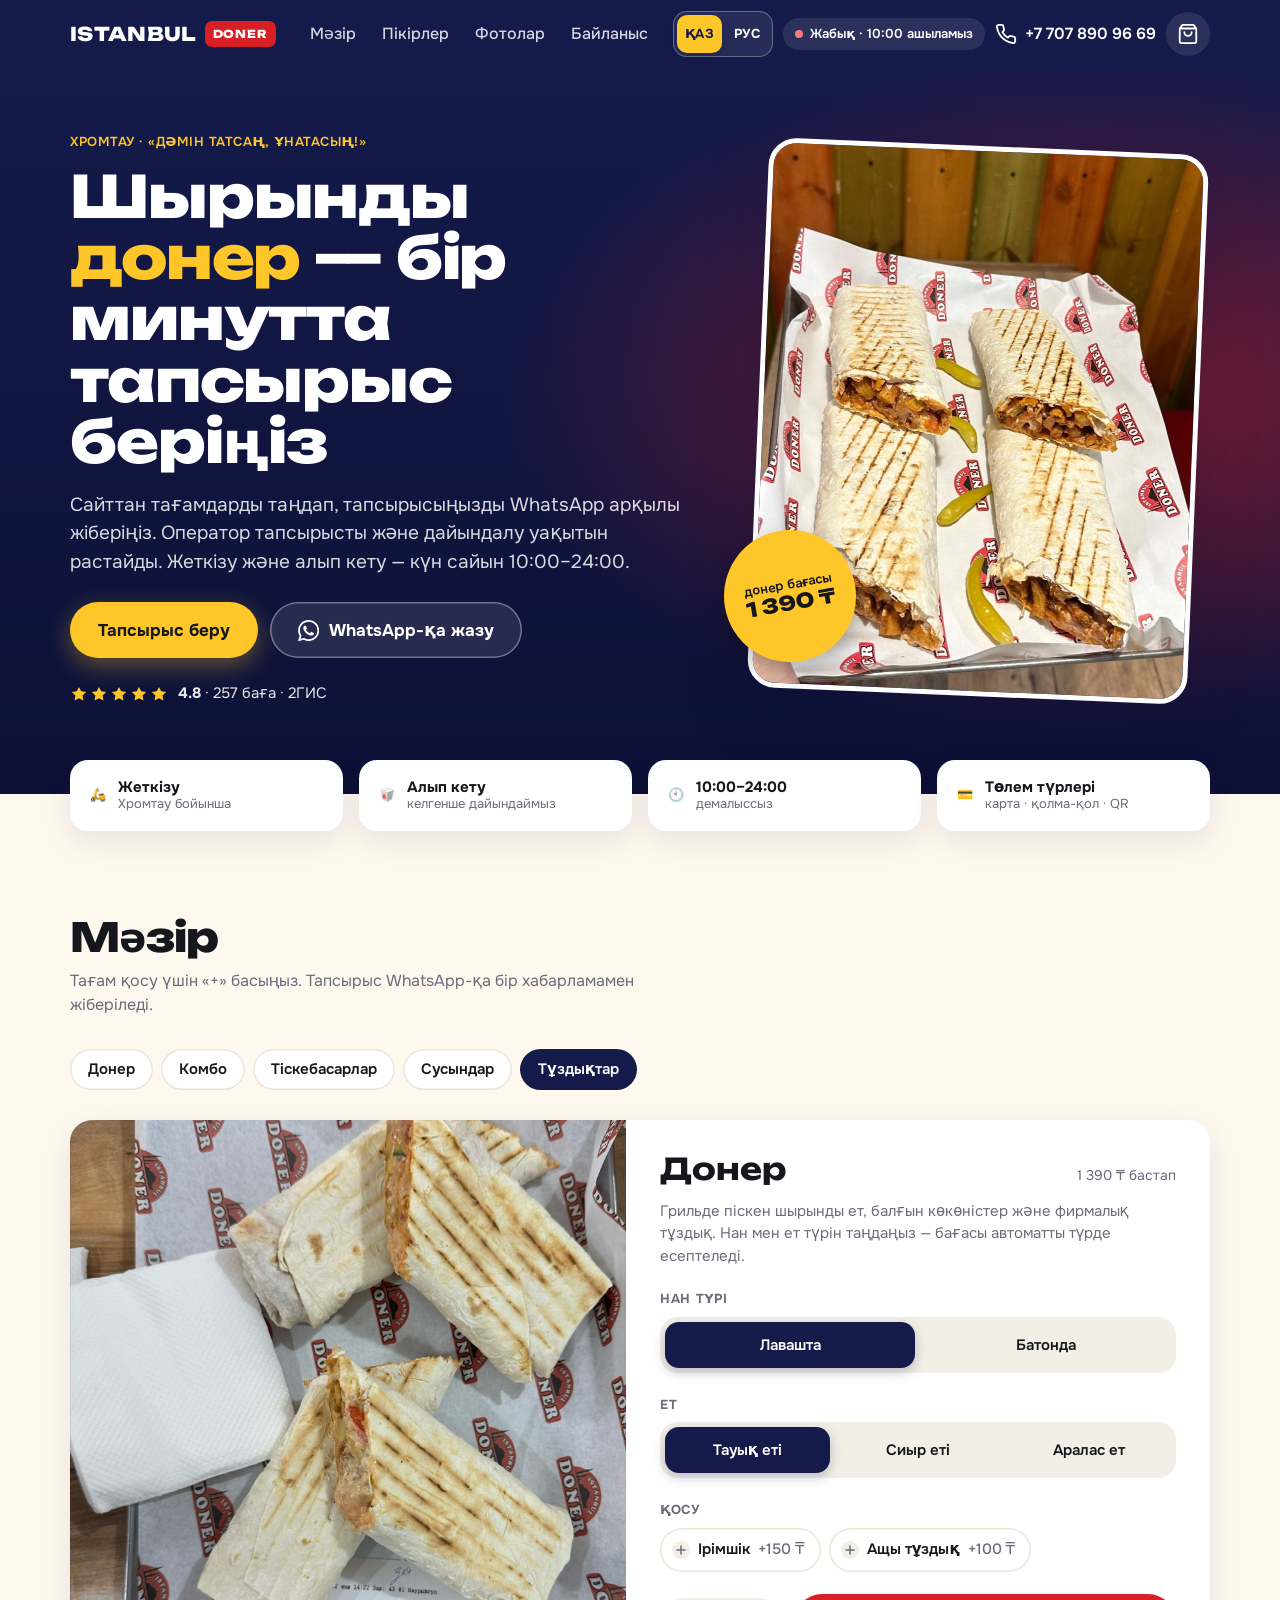
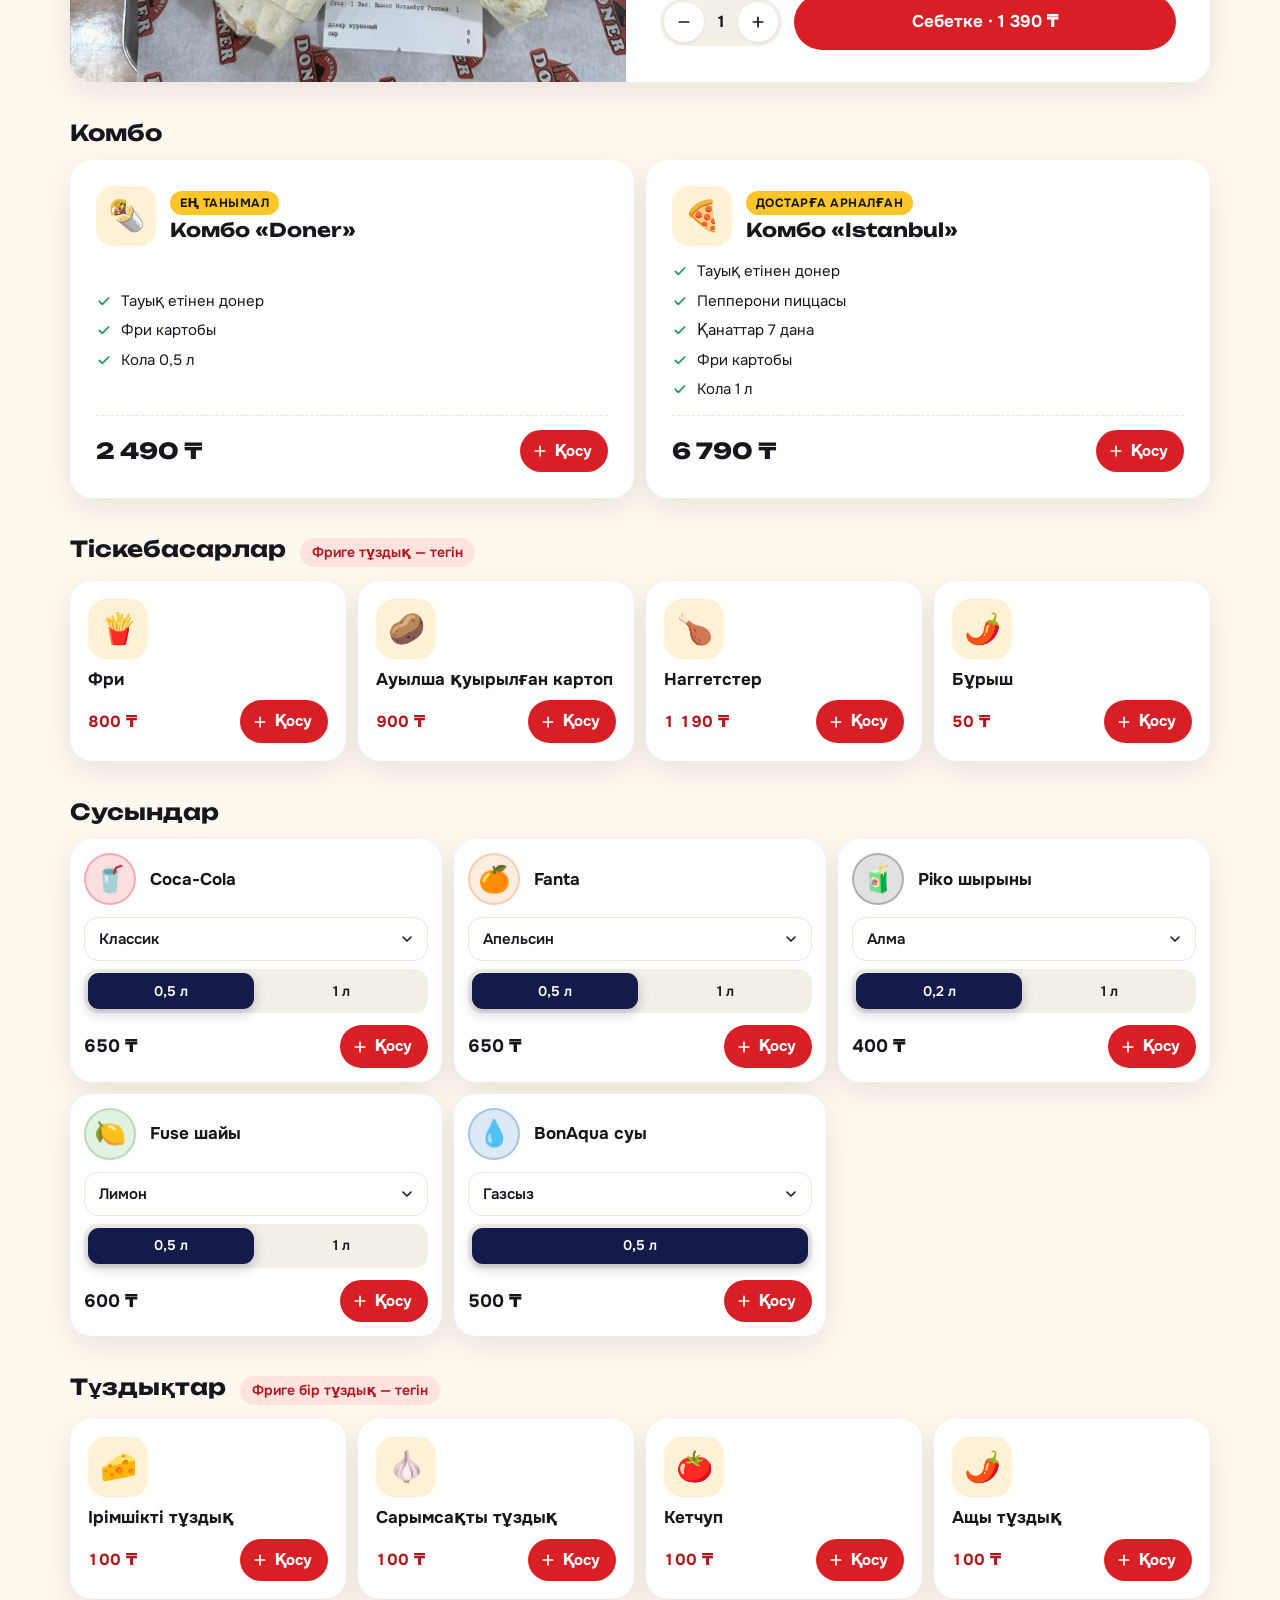
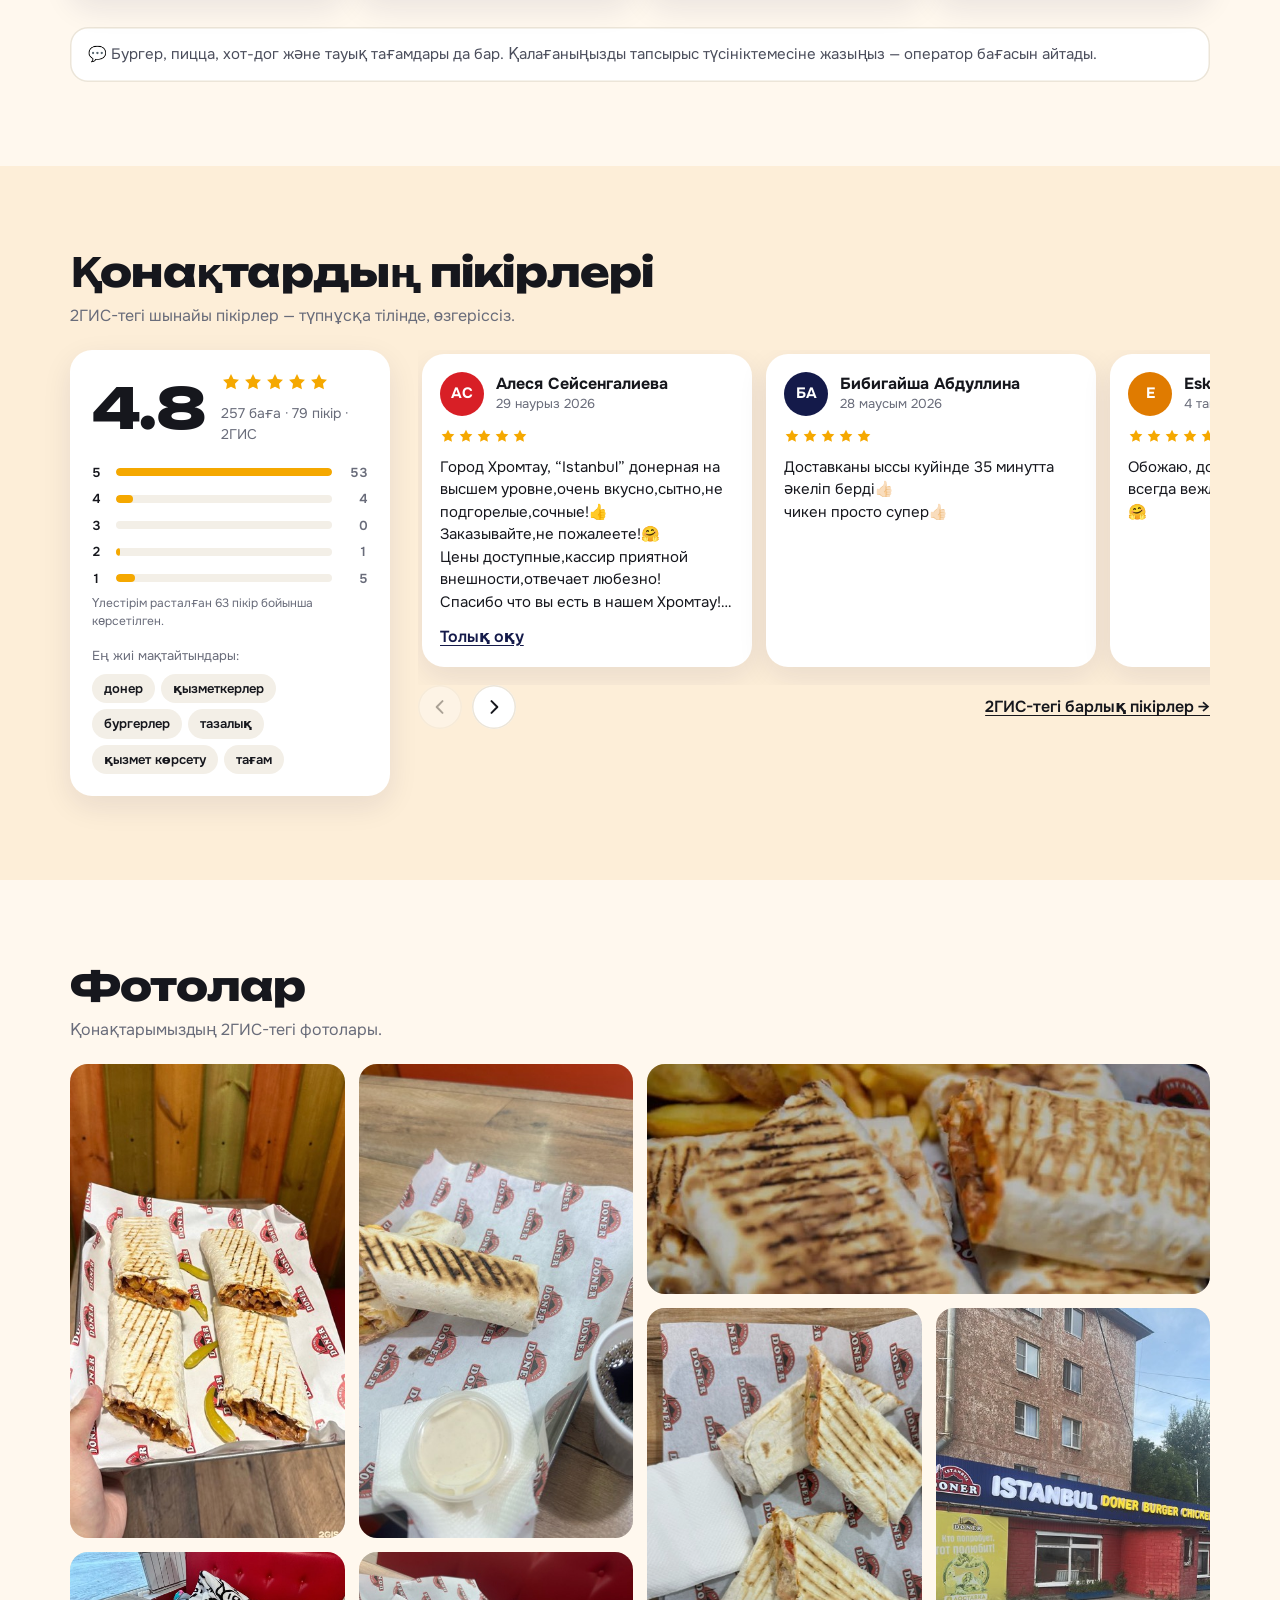
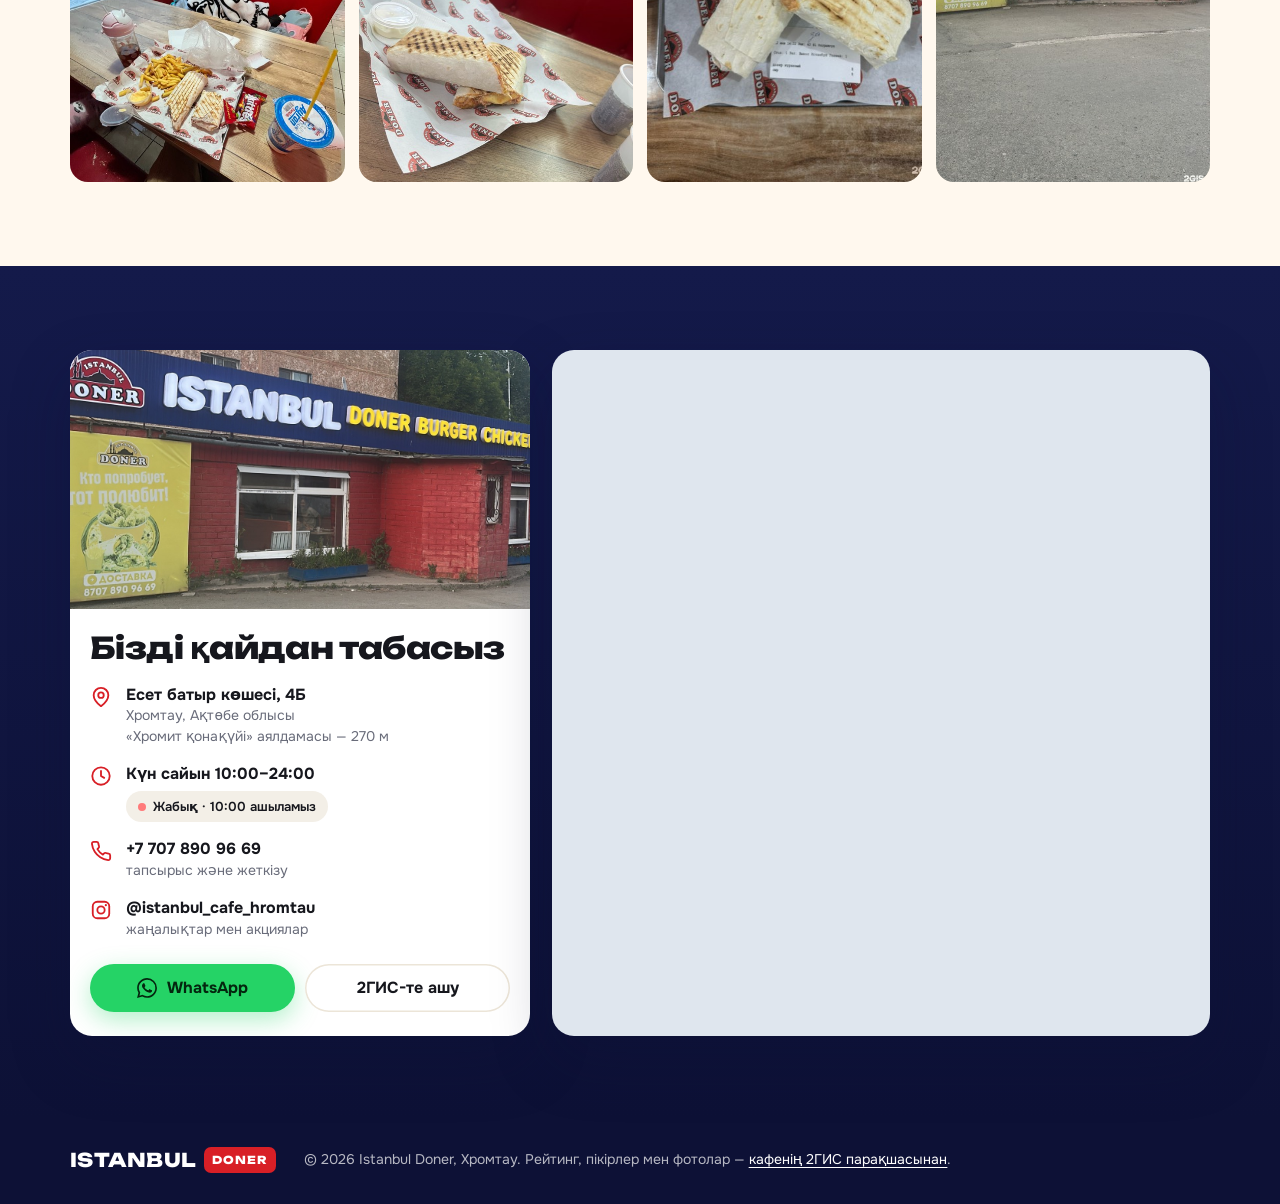
==== commit edc760aa: "Add drinks, sauces and upsell suggestions - Напитки: карточки с выбором вкуса и объёма (type: 'optio" ====
--- a/site/index.html
+++ b/site/index.html
@@ -5,9 +5,11 @@
   <meta name="viewport" content="width=device-width, initial-scale=1, viewport-fit=cover">
   <title>Istanbul Doner — донер и комбо с доставкой в Хромтау</title>
   <meta name="description" content="Кафе Istanbul Doner в Хромтау: сочный донер в лаваше и батоне, комбо, фри и наггетсы. Оформите заказ на сайте и отправьте его в WhatsApp. Доставка и навынос, ежедневно 10:00–24:00.">
+  <!-- ДЕМО-РЕЖИМ: сайт скрыт от поисковиков. Перед официальным запуском удалить эту строку. -->
+  <meta name="robots" content="noindex, nofollow">
   <meta name="theme-color" content="#141a4a">
   <meta name="format-detection" content="telephone=no">
-  <script src="js/i18n.js?v=20260920-4"></script>
+  <script src="js/i18n.js?v=20260920-5"></script>
 
   <meta property="og:type" content="website">
   <meta property="og:locale" content="ru_KZ">
@@ -20,7 +22,7 @@
   <link rel="preconnect" href="https://fonts.googleapis.com">
   <link rel="preconnect" href="https://fonts.gstatic.com" crossorigin>
   <link href="https://fonts.googleapis.com/css2?family=Onest:wght@400;500;600;700&family=Unbounded:wght@600;700;800&display=swap" rel="stylesheet">
-  <link rel="stylesheet" href="css/style.css?v=20260920-4">
+  <link rel="stylesheet" href="css/style.css?v=20260920-5">
 
   <script type="application/ld+json">
   {
@@ -215,6 +217,18 @@
   </footer>
 </div>
 
+<!-- Предложение к покупке: появляется после добавления блюда -->
+<div class="tray" data-tray role="region" aria-label="Предложение к заказу" aria-live="polite" hidden>
+  <div class="tray__head">
+    <div>
+      <div class="tray__lead" data-tray-lead hidden></div>
+      <div class="tray__t" data-tray-title></div>
+    </div>
+    <button class="tray__x" type="button" data-tray-close aria-label="Скрыть предложение"><svg class="ic"><use href="#i-close"/></svg></button>
+  </div>
+  <div class="tray__chips" data-tray-chips></div>
+</div>
+
 <!-- Плашка корзины -->
 <button class="cartbar" type="button" data-open-cart data-cartbar hidden>
   <span class="cartbar__l"><svg class="ic"><use href="#i-bag"/></svg><span data-cartbar-count>0 позиций</span></span>
@@ -258,6 +272,8 @@
 
         <ul class="lines" data-lines></ul>
 
+        <div class="cs" data-cart-suggest hidden></div>
+
         <fieldset class="fs">
           <legend>Как получите заказ?</legend>
           <div class="seg seg--2">
@@ -332,8 +348,8 @@
 
 <div class="toast" data-toast role="status" aria-live="polite"></div>
 
-<script src="js/config.js"></script>
+<script src="js/config.js?v=20260920-5"></script>
 <script src="js/reviews.js"></script>
-<script src="js/app.js?v=20260920-4"></script>
+<script src="js/app.js?v=20260920-5"></script>
 </body>
 </html>
--- a/site/css/style.css
+++ b/site/css/style.css
@@ -256,6 +256,49 @@
 .card--combo .card__price { font: 800 22px/1 var(--display); color: var(--ink); }
 .card--combo .card__foot { padding-top: 14px; border-top: 1.5px dashed var(--line); }
 
+/* карточка с вариантами: напитки (вкус + объём) */
+.card--opt { grid-template-columns: auto 1fr; gap: 12px 14px; }
+.card--opt .card__e { grid-row: auto; width: 52px; height: 52px; border-radius: 50%; font-size: 26px; }
+.card__e--tone { background: color-mix(in srgb, var(--tone, #ffc629) 14%, #fff); box-shadow: inset 0 0 0 2px color-mix(in srgb, var(--tone, #ffc629) 28%, transparent); }
+.card--opt .card__name { align-self: center; display: flex; flex-wrap: wrap; align-items: baseline; gap: 4px 10px; }
+.card__count { font-size: 12px; font-weight: 600; color: #14713d; background: #e2f6ea; padding: 2px 9px; border-radius: 999px; }
+.card__ctrl { grid-column: 1 / -1; display: grid; grid-template-columns: 1fr 1fr; gap: 8px; min-width: 0; }
+.card--opt .card__foot { grid-column: 1 / -1; }
+.card--opt .card__price { font-size: 18px; color: var(--ink); }
+.sel {
+  width: 100%; min-width: 0; min-height: 44px; padding: 0 38px 0 14px; border-radius: 14px; border: 1.5px solid var(--line);
+  background: #fff url("data:image/svg+xml,%3Csvg xmlns='http://www.w3.org/2000/svg' viewBox='0 0 24 24' fill='none' stroke='%2316171d' stroke-width='2.4' stroke-linecap='round' stroke-linejoin='round'%3E%3Cpath d='M6 9l6 6 6-6'/%3E%3C/svg%3E") no-repeat right 12px center / 16px;
+  font: 600 15px/1.2 var(--font); color: var(--ink); -webkit-appearance: none; appearance: none; cursor: pointer; text-overflow: ellipsis;
+}
+.sel:focus-visible { outline: 3px solid var(--yellow); outline-offset: 2px; }
+.seg--sm { padding: 4px; border-radius: 14px; gap: 4px; }
+.seg--sm span { min-height: 36px; font-size: 14px; border-radius: 11px; padding: 4px 6px; }
+
+/* ── предложение к покупке ── */
+.tray {
+  position: fixed; z-index: 46; left: 12px; right: 12px; bottom: calc(88px + env(safe-area-inset-bottom));
+  background: #fff; border-radius: 22px; padding: 14px 14px 16px; box-shadow: var(--shadow-lg), 0 0 0 1.5px var(--line);
+}
+.tray.is-in { animation: rise .32s cubic-bezier(.2, .8, .2, 1) both; }
+.tray__head { display: flex; align-items: flex-start; justify-content: space-between; gap: 12px; margin-bottom: 10px; }
+.tray__lead { font-size: 13px; font-weight: 600; color: #14713d; margin-bottom: 2px; }
+.tray__t { font-weight: 700; font-size: 16px; line-height: 1.3; }
+.tray__x { flex: none; width: 36px; height: 36px; border: 0; border-radius: 50%; background: #f3efe7; display: grid; place-items: center; }
+.tray__x:hover { background: #e9e2d3; }
+.tray__x .ic { width: 16px; height: 16px; }
+.tray__chips { display: flex; flex-wrap: wrap; gap: 8px; }
+.chip {
+  display: inline-flex; align-items: center; gap: 8px; min-height: 44px; padding: 0 16px; border: 0; border-radius: 999px;
+  background: #fff4f3; box-shadow: inset 0 0 0 1.5px #f4c4c1; font-weight: 600; font-size: 15px; color: var(--ink); text-align: left;
+}
+.chip:hover { box-shadow: inset 0 0 0 2px var(--red); }
+.chip:active { transform: scale(.97); }
+.chip b { color: var(--red-dark); white-space: nowrap; }
+.chip__e { font-size: 18px; line-height: 1; }
+.chip--muted { background: #f3efe7; box-shadow: none; color: var(--muted); }
+.chip--muted:hover { box-shadow: inset 0 0 0 1.5px var(--muted); }
+.chip--sm { min-height: 36px; padding: 0 13px; font-size: 14px; }
+
 .menu-hint { margin-top: -10px; padding: 16px 18px; border-radius: 18px; background: #fff; box-shadow: inset 0 0 0 1.5px var(--line); color: #4b4e5c; font-size: 15px; }
 .menu-hint::before { content: '💬 '; }
 
@@ -390,7 +433,24 @@
 .line__opts { font-size: 14px; color: var(--muted); }
 .line__unit { font-size: 13px; color: var(--muted); }
 .line__sum { font-weight: 700; text-align: right; white-space: nowrap; font-variant-numeric: tabular-nums; }
+.line__ask { grid-column: 1 / -1; display: flex; flex-wrap: wrap; gap: 6px; padding: 10px 12px 12px; border-radius: 14px; background: #fff6df; }
+.line__ask > span { width: 100%; font-size: 13px; font-weight: 700; color: #6a4b00; }
+.line__ask .chip { background: #fff; box-shadow: inset 0 0 0 1.5px #ead9ae; }
+.line__ask .chip:hover { box-shadow: inset 0 0 0 2px var(--red); }
 .line__ctrl { grid-column: 1 / -1; display: flex; align-items: center; justify-content: space-between; }
+
+/* «Добавить к заказу?» в корзине */
+.cs { display: grid; gap: 10px; }
+.cs__t { font-weight: 700; font-size: 15px; }
+.cs__row { display: flex; gap: 10px; overflow-x: auto; margin: 0 -18px; padding: 2px 18px 8px; scrollbar-width: none; }
+.cs__row::-webkit-scrollbar { display: none; }
+.cs__item { flex: 0 0 136px; display: grid; gap: 4px; justify-items: start; align-content: start; text-align: left; padding: 12px; border: 0; border-radius: 18px; background: #fff; box-shadow: var(--shadow); }
+.cs__item:hover { box-shadow: var(--shadow), inset 0 0 0 2px var(--red); }
+.cs__item:active { transform: scale(.97); }
+.cs__e { font-size: 26px; line-height: 1.1; }
+.cs__n { font-weight: 600; font-size: 14px; line-height: 1.25; min-height: 2.5em; }
+.cs__p { display: inline-flex; align-items: center; gap: 6px; font-weight: 700; font-size: 14px; color: var(--red-dark); white-space: nowrap; }
+.cs__p .ic { width: 12px; height: 12px; padding: 3px; box-sizing: content-box; border-radius: 50%; background: var(--red); color: #fff; }
 .line .stepper button { width: 36px; height: 36px; }
 .line__del { border: 0; background: none; color: var(--muted); display: inline-flex; align-items: center; gap: 6px; font-size: 14px; min-height: 40px; padding: 0 4px; }
 .line__del:hover { color: var(--red); }
@@ -427,7 +487,7 @@
 
 /* ── уведомление ── */
 .toast {
-  position: fixed; z-index: 80; left: 50%; bottom: calc(92px + env(safe-area-inset-bottom)); transform: translate(-50%, 20px);
+  position: fixed; z-index: 80; left: 50%; top: calc(var(--top-h) + 68px); transform: translate(-50%, -14px); width: max-content;
   max-width: calc(100% - 32px); padding: 12px 18px; border-radius: 999px; background: var(--navy); color: #fff;
   font-size: 15px; font-weight: 600; box-shadow: var(--shadow-lg); opacity: 0; pointer-events: none; transition: opacity .25s, transform .25s; text-align: center;
 }
@@ -453,6 +513,7 @@
 }
 /* ── планшет и десктоп ── */
 @media (min-width: 560px) {
+  .card__ctrl { grid-template-columns: 1fr; }
   .doner__buy { grid-template-columns: auto minmax(0, 1fr); align-items: center; }
   .doner__qty span { display: none; }
   .grid2 { grid-template-columns: 1fr 1fr; }
@@ -496,7 +557,9 @@
   .contacts__map, .contacts__map iframe { min-height: 100%; }
   .foot__in { grid-template-columns: auto 1fr; align-items: center; gap: 28px; }
   .cartbar { left: auto; right: 24px; bottom: 24px; min-width: 340px; }
-  .toast { bottom: 110px; }
+  .tray { left: auto; right: 24px; bottom: 102px; width: 410px; padding: 16px 16px 18px; }
+  .cards--opt { grid-template-columns: repeat(3, 1fr); }
+  .cs__row { margin: 0 -26px; padding-inline: 26px; }
   .sheet__panel { left: auto; top: 0; bottom: 0; width: 500px; height: auto; border-radius: 26px 0 0 26px; animation-name: side; }
   .sheet__head { padding: 24px 26px 14px; }
   .sheet__scroll { padding: 4px 26px 26px; }
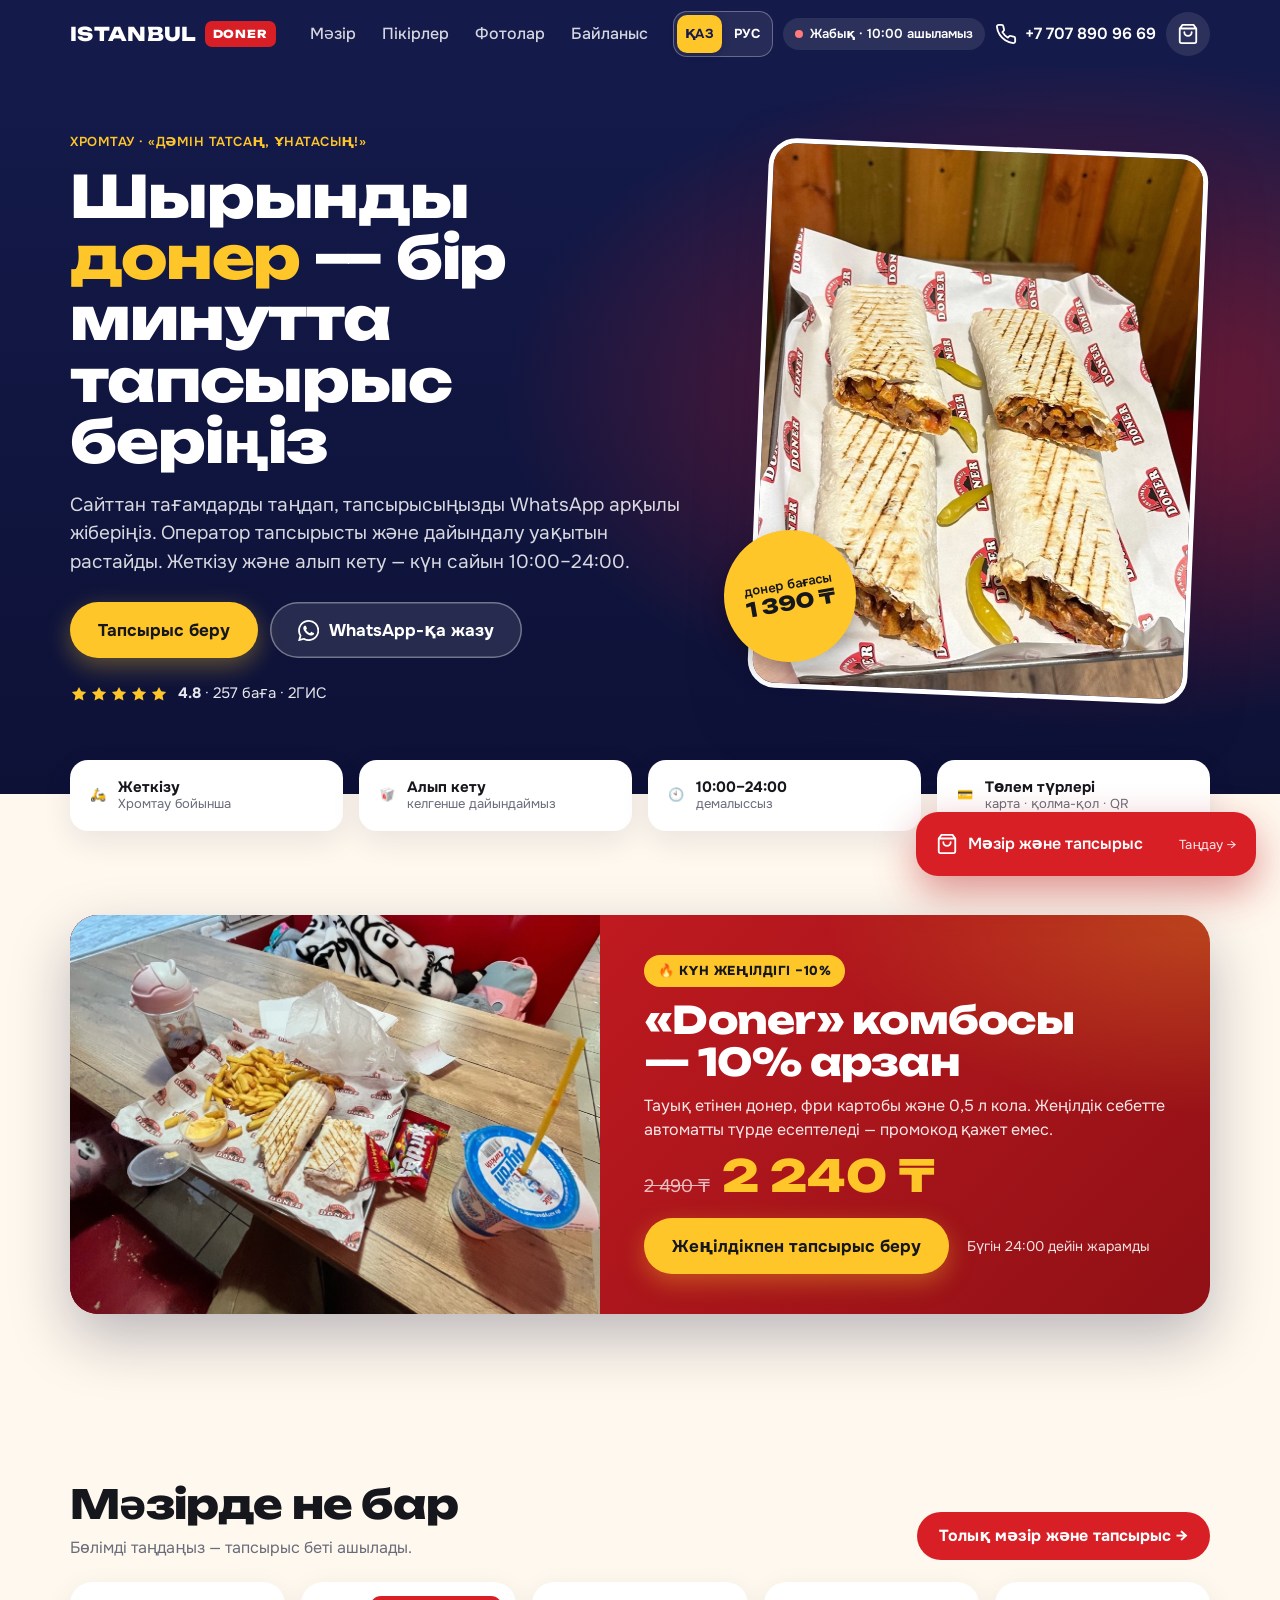
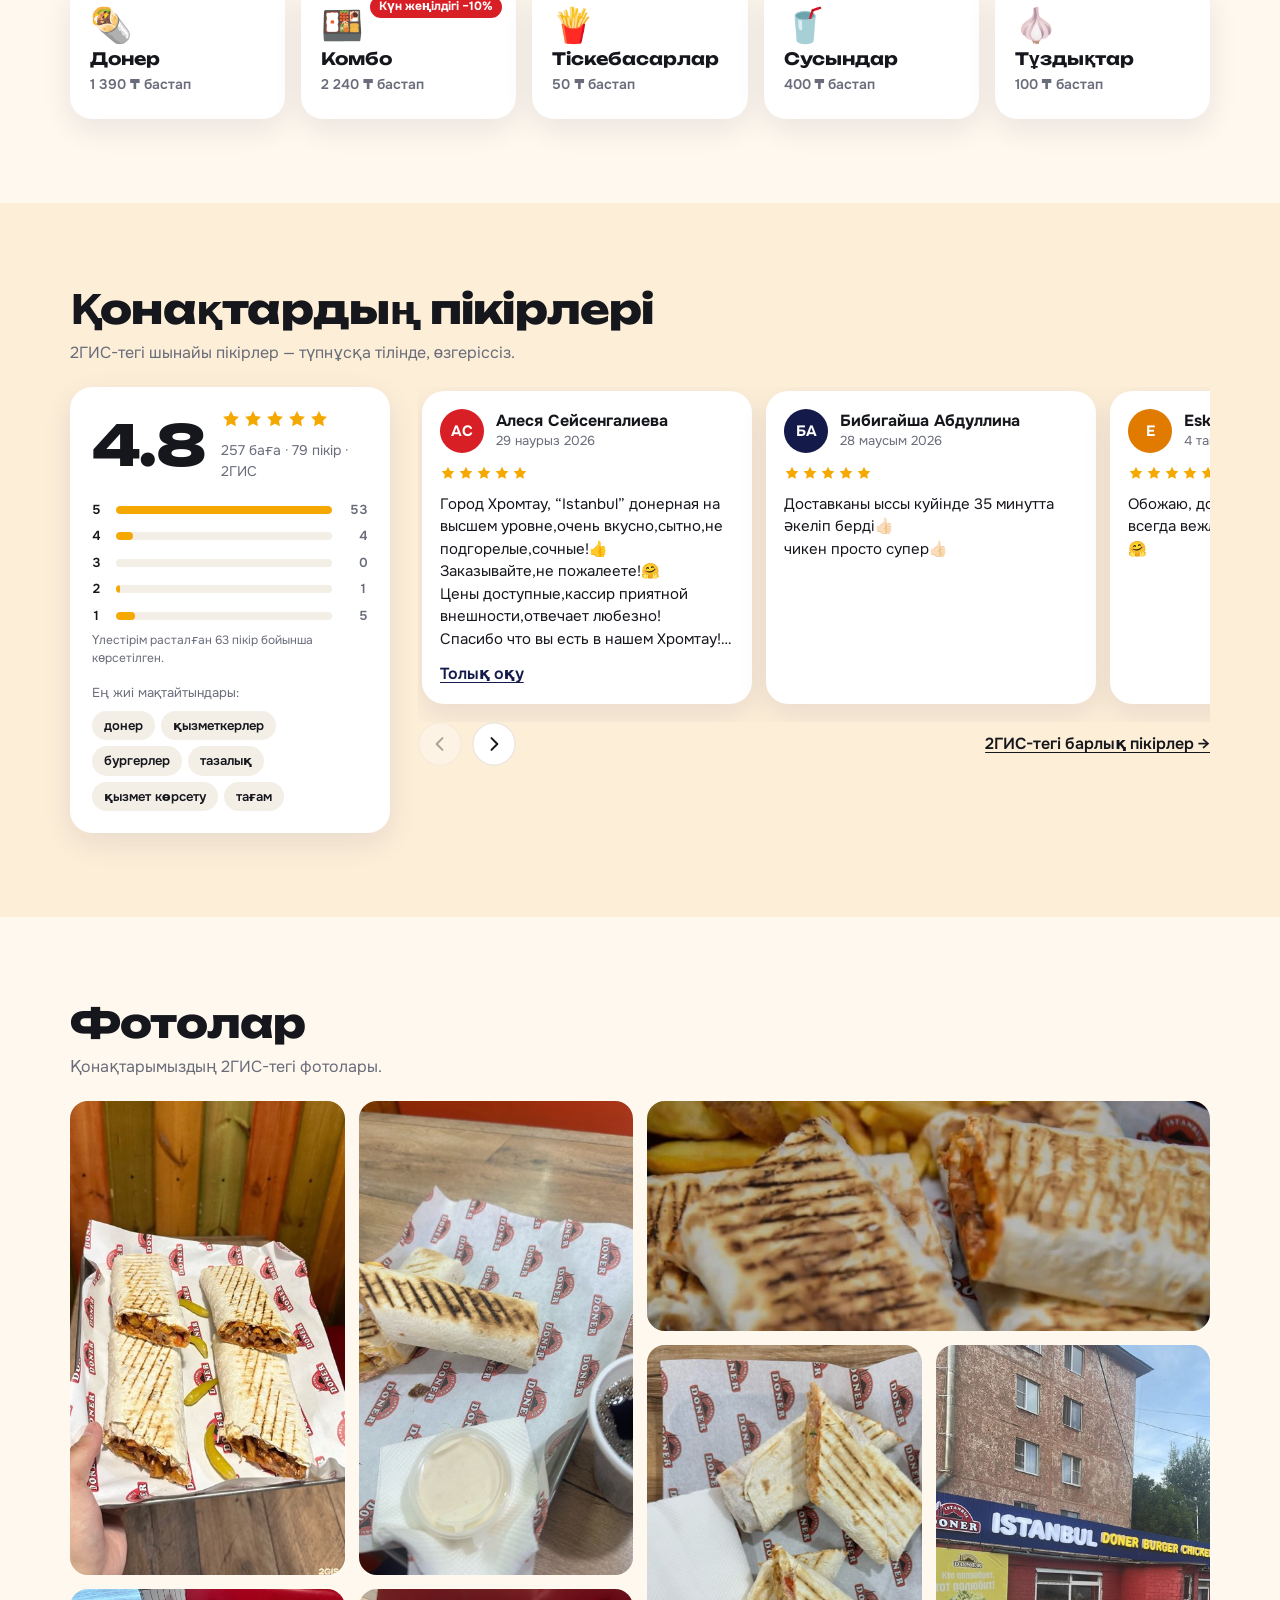
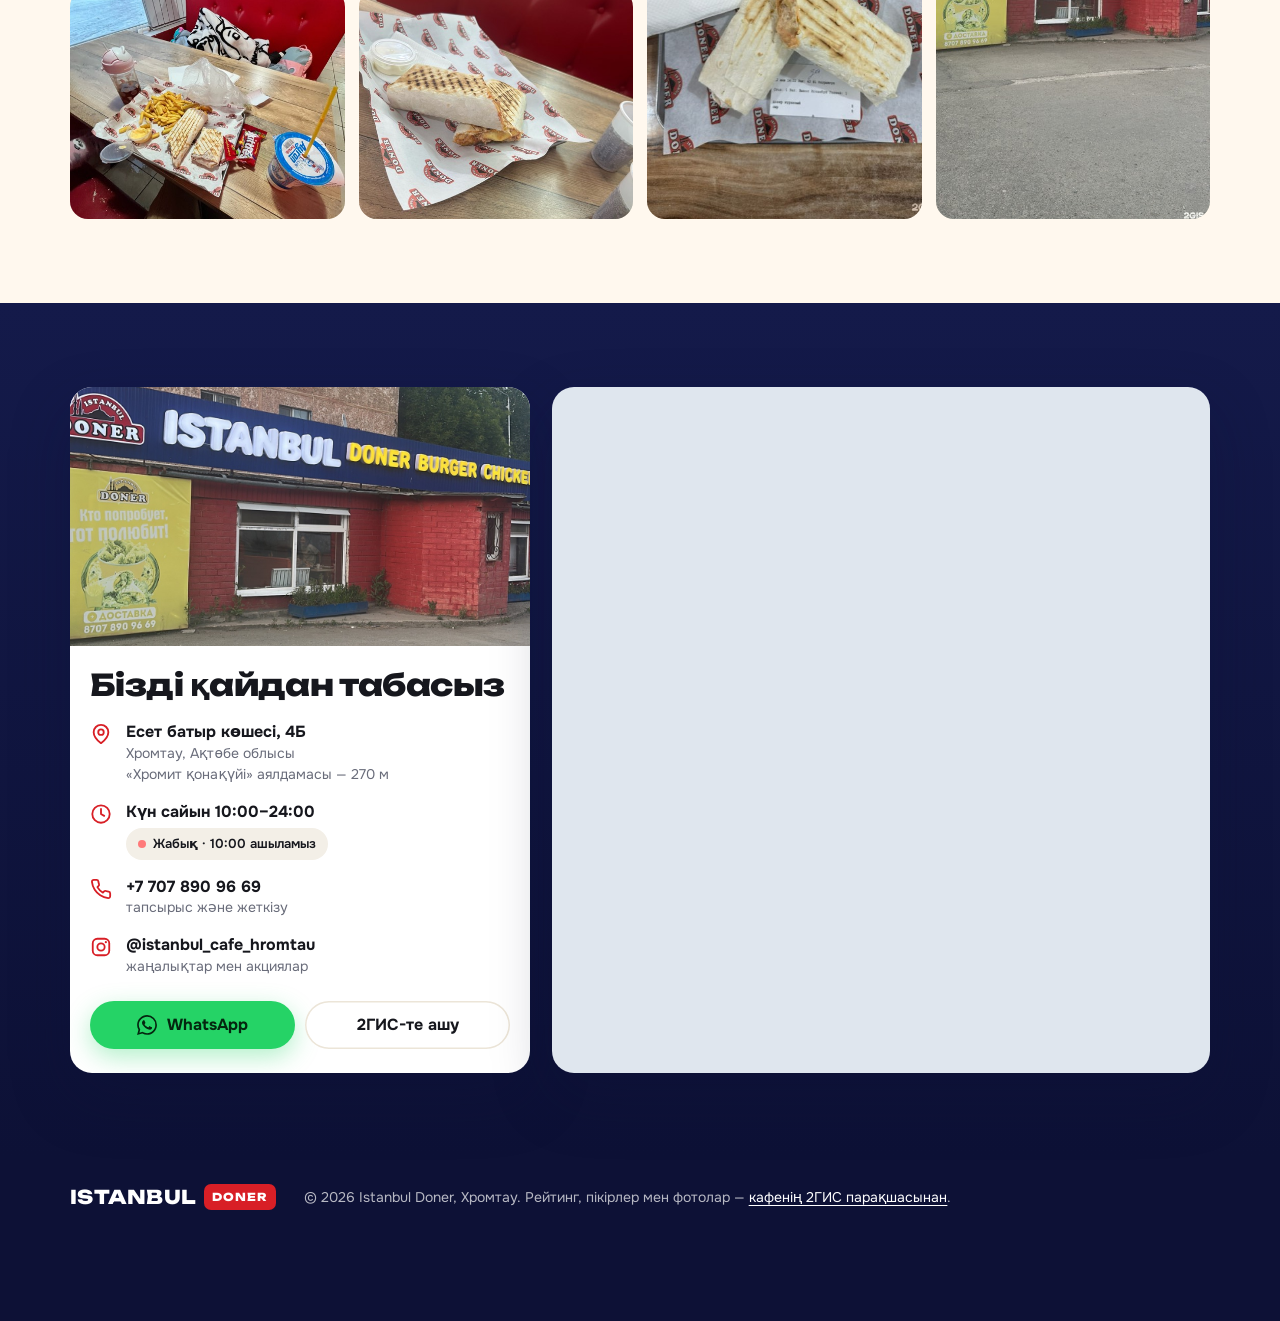
==== commit 2de02284: "Split site into info home page and separate order page; add deal of the day - index.html — витрина: " ====
--- a/site/index.html
+++ b/site/index.html
@@ -1,5 +1,5 @@
 <!doctype html>
-<html lang="kk">
+<html lang="kk" data-page="home">
 <head>
   <meta charset="utf-8">
   <meta name="viewport" content="width=device-width, initial-scale=1, viewport-fit=cover">
@@ -9,7 +9,7 @@
   <meta name="robots" content="noindex, nofollow">
   <meta name="theme-color" content="#141a4a">
   <meta name="format-detection" content="telephone=no">
-  <script src="js/i18n.js?v=20260920-5"></script>
+  <script src="js/i18n.js?v=20260920-6"></script>
 
   <meta property="og:type" content="website">
   <meta property="og:locale" content="ru_KZ">
@@ -22,7 +22,7 @@
   <link rel="preconnect" href="https://fonts.googleapis.com">
   <link rel="preconnect" href="https://fonts.gstatic.com" crossorigin>
   <link href="https://fonts.googleapis.com/css2?family=Onest:wght@400;500;600;700&family=Unbounded:wght@600;700;800&display=swap" rel="stylesheet">
-  <link rel="stylesheet" href="css/style.css?v=20260920-5">
+  <link rel="stylesheet" href="css/style.css?v=20260920-6">
 
   <script type="application/ld+json">
   {
@@ -66,7 +66,7 @@
   <symbol id="i-trash" viewBox="0 0 24 24"><path fill="none" stroke="currentColor" stroke-width="2" stroke-linecap="round" stroke-linejoin="round" d="M4 7h16M10 11v6M14 11v6M6 7l1 12a2 2 0 0 0 2 2h6a2 2 0 0 0 2-2l1-12M9 7V4h6v3"/></symbol>
 </svg>
 
-<a class="skip" href="#menu">Перейти к меню</a>
+<a class="skip" href="menu.html" data-page-link>Перейти к меню</a>
 
 <div id="page">
   <header class="top">
@@ -75,7 +75,7 @@
         <span class="logo__a">ISTANBUL</span><span class="logo__b">DONER</span>
       </a>
       <nav class="nav" aria-label="Разделы">
-        <a href="#menu">Меню</a>
+        <a href="menu.html" data-page-link>Меню</a>
         <a href="#reviews">Отзывы</a>
         <a href="#gallery">Фото</a>
         <a href="#contacts">Контакты</a>
@@ -89,10 +89,10 @@
         <a class="top__phone" href="tel:+77078909669" data-phone>
           <svg class="ic"><use href="#i-phone"/></svg><span data-phone-text>+7 707 890 96 69</span>
         </a>
-        <button class="top__cart" type="button" data-open-cart aria-label="Открыть корзину">
+        <a class="top__cart" href="menu.html#cart" data-page-link aria-label="Открыть корзину">
           <svg class="ic"><use href="#i-bag"/></svg>
           <span class="top__cart-count" data-cart-count hidden>0</span>
-        </button>
+        </a>
       </div>
     </div>
   </header>
@@ -106,7 +106,7 @@
           <h1>Сочный <em>донер</em> — закажите за&nbsp;минуту</h1>
           <p class="hero__lead">Выберите блюда на сайте и отправьте заказ в WhatsApp — оператор подтвердит заказ и время приготовления. Доставка и&nbsp;навынос, каждый день с&nbsp;10:00 до&nbsp;24:00.</p>
           <div class="hero__cta">
-            <a class="btn btn--yellow btn--lg" href="#menu">Оформить заказ</a>
+            <a class="btn btn--yellow btn--lg" href="menu.html" data-page-link>Оформить заказ</a>
             <a class="btn btn--ghost btn--lg" href="https://wa.me/77078909669" target="_blank" rel="noopener" data-wa-chat>
               <svg class="ic"><use href="#i-whatsapp"/></svg>Написать в WhatsApp
             </a>
@@ -137,16 +137,22 @@
       </div>
     </section>
 
-    <!-- МЕНЮ -->
-    <section class="section" id="menu">
+    <!-- СКИДКА ДНЯ: настраивается в config.js → deals; блок скрыт, если на сегодня акции нет -->
+    <section class="section section--deal" id="deal" data-deal hidden>
+      <div class="wrap"><div class="deal" data-deal-box></div></div>
+    </section>
+
+    <!-- ЧТО В МЕНЮ: плитки категорий, ведут на страницу заказа -->
+    <section class="section section--teaser" id="menu">
       <div class="wrap">
-        <div class="section__head">
-          <h2>Меню</h2>
-          <p>Нажмите «+», чтобы добавить блюдо. Заказ отправляется одним сообщением в WhatsApp.</p>
-        </div>
-        <div class="cats" data-cats role="navigation" aria-label="Категории меню"></div>
-        <div data-menu></div>
-        <p class="menu-hint" data-menu-hint></p>
+        <div class="section__head section__head--row">
+          <div>
+            <h2>Что в меню</h2>
+            <p>Выберите раздел — откроется страница заказа.</p>
+          </div>
+          <a class="btn btn--red" href="menu.html" data-page-link>Всё меню и заказ →</a>
+        </div>
+        <div class="tiles" data-teaser></div>
       </div>
     </section>
 
@@ -217,126 +223,11 @@
   </footer>
 </div>
 
-<!-- Предложение к покупке: появляется после добавления блюда -->
-<div class="tray" data-tray role="region" aria-label="Предложение к заказу" aria-live="polite" hidden>
-  <div class="tray__head">
-    <div>
-      <div class="tray__lead" data-tray-lead hidden></div>
-      <div class="tray__t" data-tray-title></div>
-    </div>
-    <button class="tray__x" type="button" data-tray-close aria-label="Скрыть предложение"><svg class="ic"><use href="#i-close"/></svg></button>
-  </div>
-  <div class="tray__chips" data-tray-chips></div>
-</div>
-
-<!-- Плашка корзины -->
-<button class="cartbar" type="button" data-open-cart data-cartbar hidden>
-  <span class="cartbar__l"><svg class="ic"><use href="#i-bag"/></svg><span data-cartbar-count>0 позиций</span></span>
-  <span class="cartbar__r"><b data-cartbar-total>0 ₸</b><span>Оформить →</span></span>
-</button>
-
-<!-- Корзина и оформление -->
-<div class="sheet" data-sheet hidden>
-  <div class="sheet__backdrop" data-close-cart></div>
-  <div class="sheet__panel" role="dialog" aria-modal="true" aria-labelledby="sheet-title" tabindex="-1">
-    <div class="sheet__head">
-      <h2 id="sheet-title">Ваш заказ</h2>
-      <button class="round round--plain" type="button" data-close-cart aria-label="Закрыть корзину"><svg class="ic"><use href="#i-close"/></svg></button>
-      <button class="keyboard-done" type="button" data-dismiss-keyboard hidden>Готово · скрыть клавиатуру</button>
-    </div>
-
-    <div class="sheet__scroll" data-sheet-scroll>
-      <!-- пусто -->
-      <div class="empty" data-empty hidden>
-        <div class="empty__e" aria-hidden="true">🌯</div>
-        <b>Корзина пока пустая</b>
-        <p>Добавьте донер или комбо — и отправьте заказ в WhatsApp.</p>
-        <button class="btn btn--red" type="button" data-close-cart>Перейти к меню</button>
-      </div>
-
-      <!-- заказ отправлен -->
-      <div class="done" data-done hidden>
-        <div class="done__e" aria-hidden="true">✅</div>
-        <b>Заказ открыт в WhatsApp</b>
-        <p>Нажмите «Отправить» в чате — оператор подтвердит заказ, стоимость доставки и время.</p>
-        <p class="done__sub">WhatsApp не открылся? Скопируйте текст заказа и отправьте его на номер <a href="tel:+77078909669" data-phone><span data-phone-text>+7 707 890 96 69</span></a>.</p>
-        <div class="done__btns">
-          <button class="btn btn--light" type="button" data-copy><svg class="ic"><use href="#i-copy"/></svg>Скопировать заказ</button>
-          <button class="btn btn--light" type="button" data-back>Вернуться к заказу</button>
-          <button class="btn btn--red" type="button" data-new>Новый заказ</button>
-        </div>
-      </div>
-
-      <form class="checkout" data-checkout novalidate hidden>
-        <div class="closed-note" data-closed-note hidden></div>
-
-        <ul class="lines" data-lines></ul>
-
-        <div class="cs" data-cart-suggest hidden></div>
-
-        <fieldset class="fs">
-          <legend>Как получите заказ?</legend>
-          <div class="seg seg--2">
-            <label><input type="radio" name="mode" value="delivery" checked><span>🛵 Доставка</span></label>
-            <label><input type="radio" name="mode" value="pickup"><span>🥡 Самовывоз</span></label>
-          </div>
-        </fieldset>
-
-        <div class="field" data-address-field>
-          <label for="f-address">Адрес доставки</label>
-          <input id="f-address" name="address" type="text" autocomplete="street-address" placeholder="Улица, дом, квартира, подъезд">
-          <p class="err" data-err="address" hidden>Укажите адрес, куда привезти заказ</p>
-        </div>
-        <p class="pickup-note" data-pickup-note hidden><svg class="ic"><use href="#i-pin"/></svg><span>Заберёте сами: <b data-address>ул. Есет батыра, 4Б</b></span></p>
-
-        <div class="grid2">
-          <div class="field">
-            <label for="f-name">Ваше имя</label>
-            <input id="f-name" name="name" type="text" autocomplete="given-name" placeholder="Как к вам обращаться">
-            <p class="err" data-err="name" hidden>Напишите имя</p>
-          </div>
-          <div class="field">
-            <label for="f-phone">Телефон <i>— необязательно</i></label>
-            <input id="f-phone" name="phone" type="tel" inputmode="tel" autocomplete="tel" enterkeyhint="done" placeholder="+7 7__ ___ __ __" aria-describedby="f-phone-hint">
-            <p class="hint" id="f-phone-hint">Если звонить не на номер из WhatsApp</p>
-          </div>
-        </div>
-
-        <fieldset class="fs">
-          <legend>Когда</legend>
-          <div class="seg seg--2">
-            <label><input type="radio" name="when" value="asap" checked><span>Как можно скорее</span></label>
-            <label><input type="radio" name="when" value="time"><span>Ко времени</span></label>
-          </div>
-          <div class="field field--time" data-time-field hidden>
-            <label for="f-time">К какому времени</label>
-            <input id="f-time" name="time" type="time" min="10:00" max="23:59">
-            <p class="err" data-err="time" hidden>Укажите время</p>
-          </div>
-        </fieldset>
-
-        <fieldset class="fs">
-          <legend>Оплата</legend>
-          <div class="seg seg--3" data-payments></div>
-        </fieldset>
-
-        <div class="field">
-          <label for="f-comment">Комментарий <i>— необязательно</i></label>
-          <textarea id="f-comment" name="comment" rows="2" placeholder="Без лука, позвонить в домофон, добавить бургер…"></textarea>
-        </div>
-
-        <p class="privacy">Сайт ничего никуда не отправляет сам: данные попадут только в ваше сообщение в WhatsApp.</p>
-      </form>
-    </div>
-
-    <div class="sheet__foot" data-sheet-foot hidden>
-      <div class="total"><span>Итого<small data-total-note></small></span><b data-total>0 ₸</b></div>
-      <a class="btn btn--wa btn--xl" href="#" target="_blank" rel="noopener" data-send>
-        <svg class="ic"><use href="#i-whatsapp"/></svg>Отправить заказ в WhatsApp
-      </a>
-    </div>
-  </div>
-</div>
+<!-- Плавающая кнопка: пустая корзина — «Меню и заказ», с товарами — корзина; ведёт на страницу заказа -->
+<a class="cartbar" href="menu.html" data-page-link data-cartbar data-cartbar-home>
+  <span class="cartbar__l"><svg class="ic"><use href="#i-bag"/></svg><span data-cartbar-count>Меню и заказ</span></span>
+  <span class="cartbar__r"><b data-cartbar-total></b><span data-cartbar-go>Выбрать →</span></span>
+</a>
 
 <!-- Просмотр фото -->
 <div class="lightbox" data-lightbox hidden>
@@ -348,8 +239,8 @@
 
 <div class="toast" data-toast role="status" aria-live="polite"></div>
 
-<script src="js/config.js?v=20260920-5"></script>
-<script src="js/reviews.js"></script>
-<script src="js/app.js?v=20260920-5"></script>
+<script src="js/config.js?v=20260920-6"></script>
+<script src="js/reviews.js?v=20260920-6"></script>
+<script src="js/app.js?v=20260920-6"></script>
 </body>
 </html>
--- a/site/css/style.css
+++ b/site/css/style.css
@@ -511,6 +511,77 @@
   .doner__qty .stepper output { min-width: 26px; }
   .doner__buy .btn { min-height: 48px; padding: 8px; font-size: 14px; white-space: normal; text-align: center; }
 }
+/* ── скидка дня: флажки и цены ── */
+.flag { display: inline-block; font-size: 12px; font-weight: 700; line-height: 1.3; color: #fff; background: var(--red); padding: 3px 9px; border-radius: 999px; white-space: nowrap; vertical-align: middle; }
+.flag--sm { font-size: 11px; padding: 2px 8px; margin-left: 8px; }
+.card__name .flag { margin-left: 8px; }
+.badge + .flag { margin-left: 6px; margin-bottom: 4px; }
+.doner__title .flag { margin-right: auto; align-self: center; }
+.price-old { margin-right: 8px; color: var(--muted); font-size: .82em; font-weight: 500; text-decoration-thickness: 1.5px; }
+.line__unit { display: flex; flex-wrap: wrap; align-items: center; }
+.savings { margin: 0 0 8px; text-align: right; font-size: 14px; font-weight: 700; color: #14713d; }
+.is-spot { animation: spot 2.4s ease 1; }
+@keyframes spot { 0%, 55% { box-shadow: 0 0 0 4px var(--yellow), 0 0 0 14px rgba(255, 198, 41, .35); } }
+
+/* ── главная: карточка «Скидка дня» ── */
+.section--deal { padding-bottom: 0; }
+.deal {
+  display: grid; border-radius: 28px; overflow: hidden; color: #fff; box-shadow: var(--shadow-lg);
+  background: radial-gradient(620px 320px at 100% 0%, rgba(255, 198, 41, .28), transparent 62%), linear-gradient(135deg, var(--red) 0%, #8f1015 100%);
+}
+.deal__media { aspect-ratio: 16 / 10; background: #7a0f13; }
+.deal__media img { width: 100%; height: 100%; object-fit: cover; object-position: 50% 64%; }
+.deal__body { display: grid; gap: 12px; justify-items: start; padding: 24px 20px 26px; }
+.deal__badge { background: var(--yellow); color: var(--ink); font-size: 13px; font-weight: 800; letter-spacing: .04em; text-transform: uppercase; padding: 6px 14px; border-radius: 999px; }
+.deal h2 { color: #fff; font-size: clamp(24px, 4.6vw, 38px); text-wrap: balance; }
+.deal__text { color: rgba(255, 255, 255, .9); max-width: 34em; }
+.deal__price { display: flex; align-items: baseline; gap: 12px; }
+.deal__price s { font-size: 18px; opacity: .72; }
+.deal__price b { font: 800 clamp(30px, 6vw, 44px)/1 var(--display); color: var(--yellow); }
+.deal__cta { display: flex; flex-wrap: wrap; align-items: center; gap: 12px 18px; margin-top: 6px; }
+.deal__until { font-size: 14px; color: rgba(255, 255, 255, .88); }
+
+/* ── главная: плитки «Что в меню» ── */
+.section__head--row { display: flex; flex-wrap: wrap; align-items: flex-end; justify-content: space-between; gap: 16px; }
+.tiles { display: grid; grid-template-columns: repeat(2, 1fr); gap: 12px; }
+.tile {
+  position: relative; display: grid; gap: 4px; align-content: start; padding: 18px 16px; border-radius: var(--radius);
+  background: var(--paper); box-shadow: var(--shadow); text-decoration: none; transition: transform .15s ease, box-shadow .15s ease;
+}
+.tile:hover { transform: translateY(-3px); box-shadow: 0 16px 36px rgba(20, 26, 74, .15); }
+.tile__e { font-size: 34px; line-height: 1.15; }
+.tile__t { font: 700 17px/1.2 var(--display); overflow-wrap: anywhere; }
+.tile__p { color: var(--muted); font-size: 14px; font-weight: 600; }
+.tile .flag { justify-self: start; margin-top: 4px; }
+
+/* ── страница заказа ── */
+.section--order { padding-top: 24px; }
+.backlink { display: inline-flex; align-items: center; gap: 6px; margin-bottom: 14px; color: var(--muted); font-size: 15px; font-weight: 600; text-decoration: none; }
+.backlink:hover { color: var(--ink); }
+.backlink .ic { width: 16px; height: 16px; }
+.h-page { margin: 0; font: 800 clamp(28px, 6vw, 44px)/1.1 var(--display); letter-spacing: -.02em; }
+.dealbar {
+  display: flex; flex-wrap: wrap; align-items: center; gap: 8px 12px; margin-bottom: 14px; padding: 12px 16px; border-radius: 18px;
+  background: linear-gradient(135deg, var(--red), #a3141a); color: #fff; font-weight: 600; text-decoration: none; box-shadow: var(--shadow);
+}
+.dealbar__badge { background: var(--yellow); color: var(--ink); font-size: 12px; font-weight: 800; letter-spacing: .04em; text-transform: uppercase; padding: 4px 10px; border-radius: 999px; }
+.dealbar__go { margin-left: auto; font-size: 14px; opacity: .9; }
+a.top__cart, a.cartbar { text-decoration: none; }
+
+@media (min-width: 560px) {
+  .tiles { grid-template-columns: repeat(3, 1fr); }
+}
+@media (min-width: 900px) {
+  .deal { grid-template-columns: 1fr 1.15fr; }
+  .deal__media { position: relative; aspect-ratio: auto; min-height: 340px; }
+  .deal__media img { position: absolute; inset: 0; }
+  .deal__body { align-content: center; padding: 40px 44px; }
+  .tiles { grid-template-columns: repeat(5, 1fr); gap: 16px; }
+  .tile { padding: 24px 20px; }
+  .tile .flag { position: absolute; top: 14px; right: 14px; margin: 0; }
+  .section--order { padding-top: 34px; }
+}
+
 /* ── планшет и десктоп ── */
 @media (min-width: 560px) {
   .card__ctrl { grid-template-columns: 1fr; }
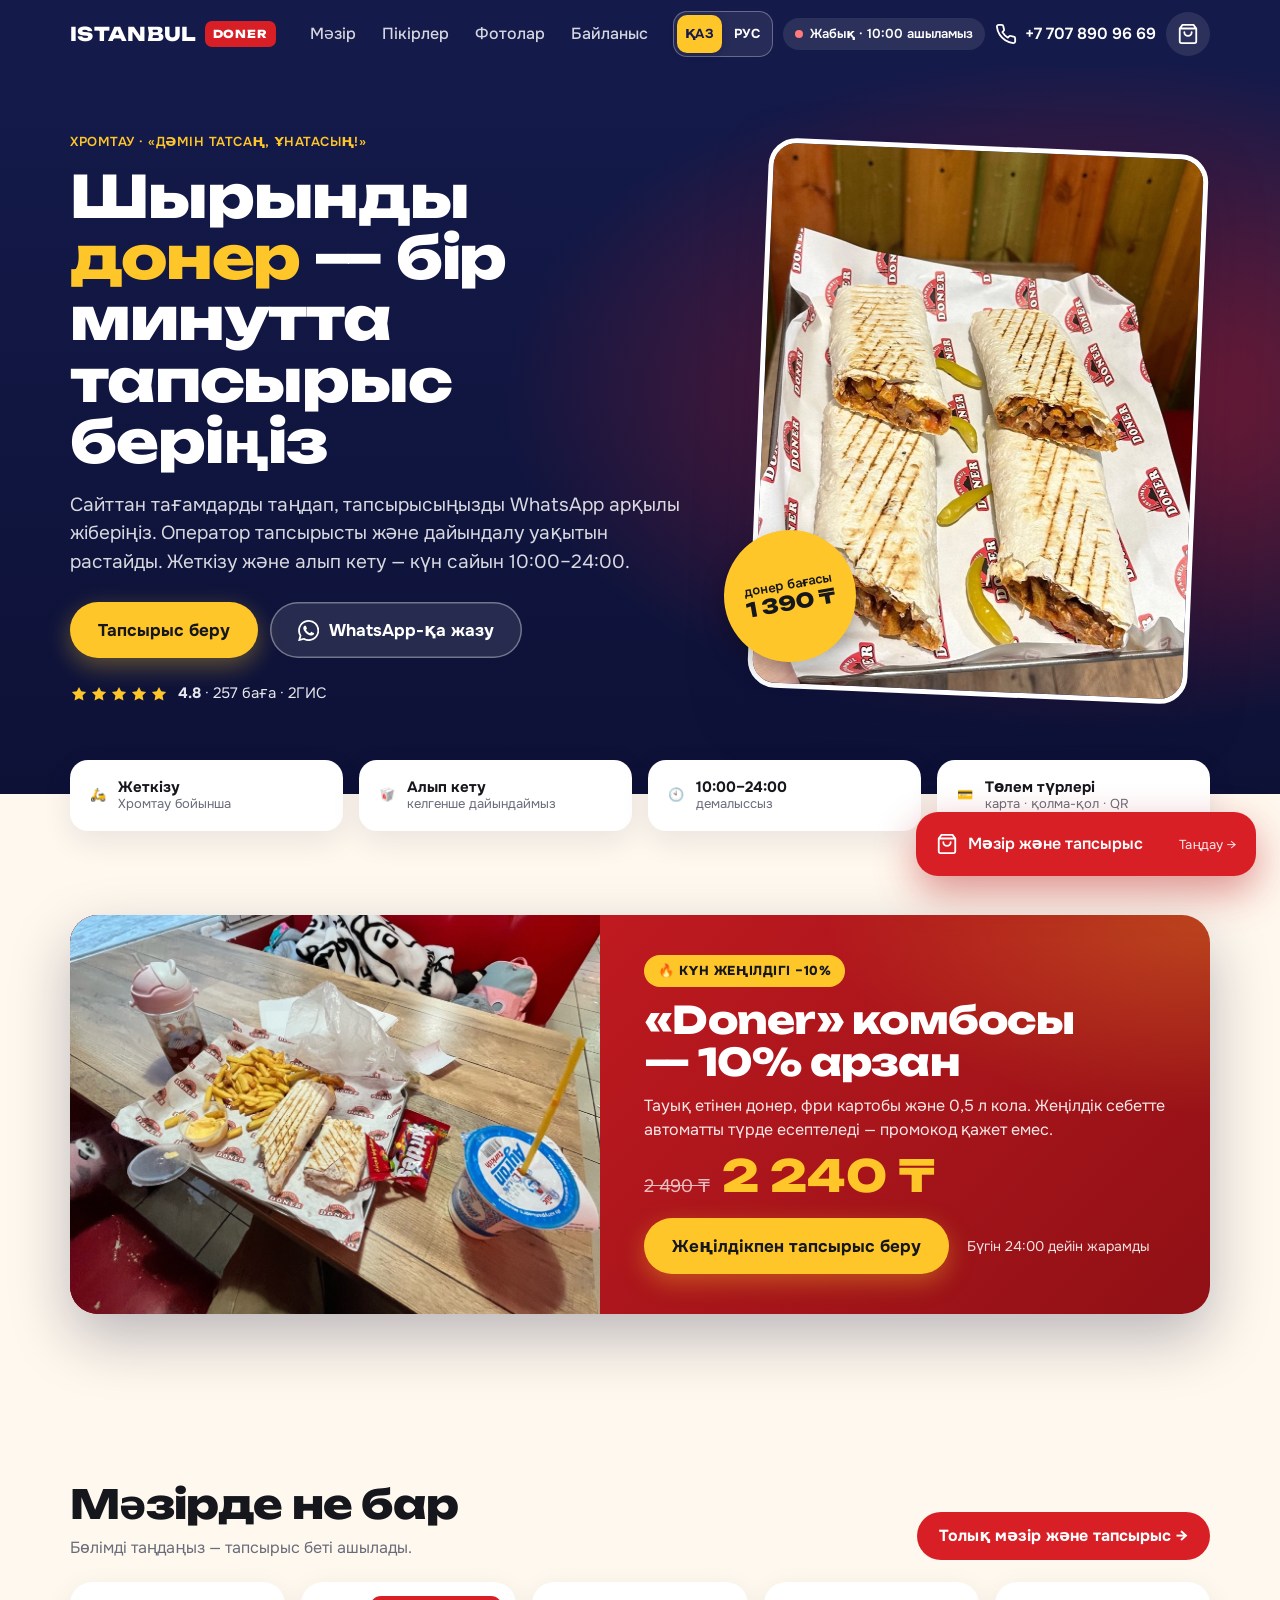
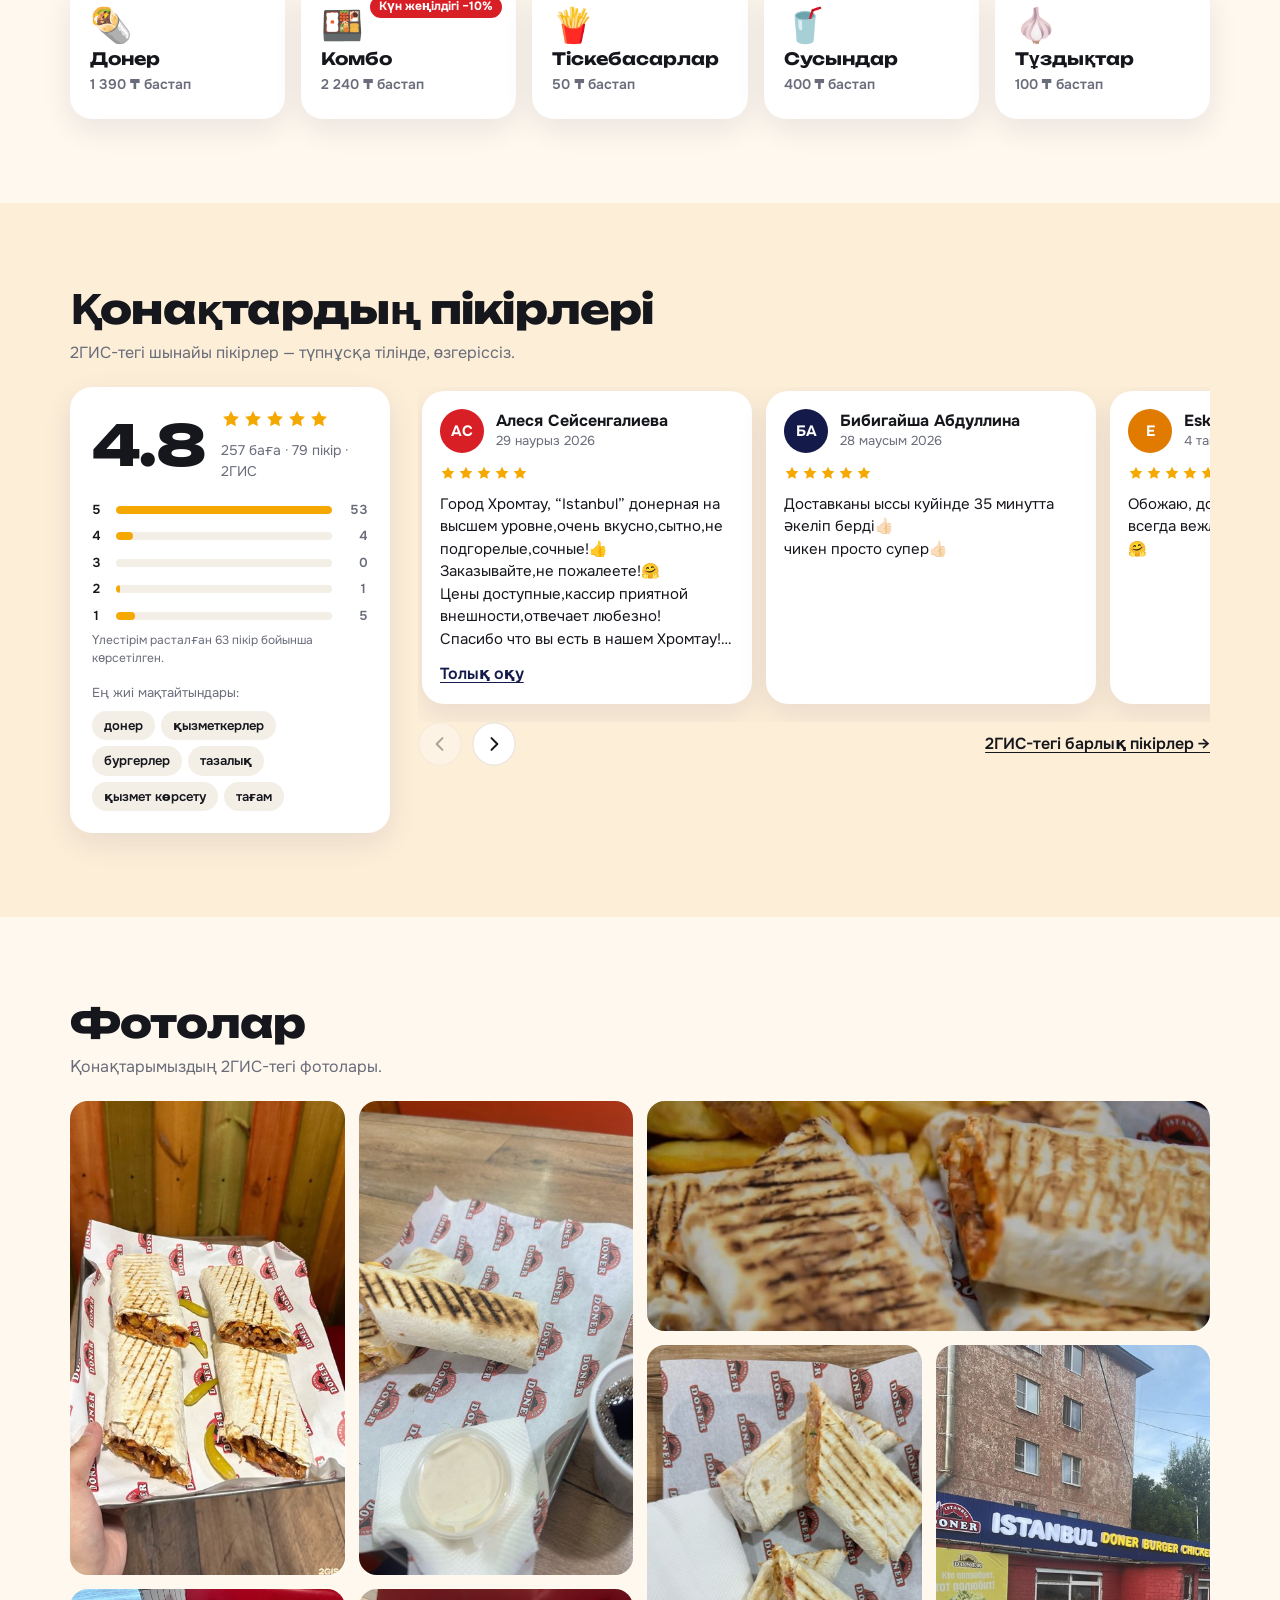
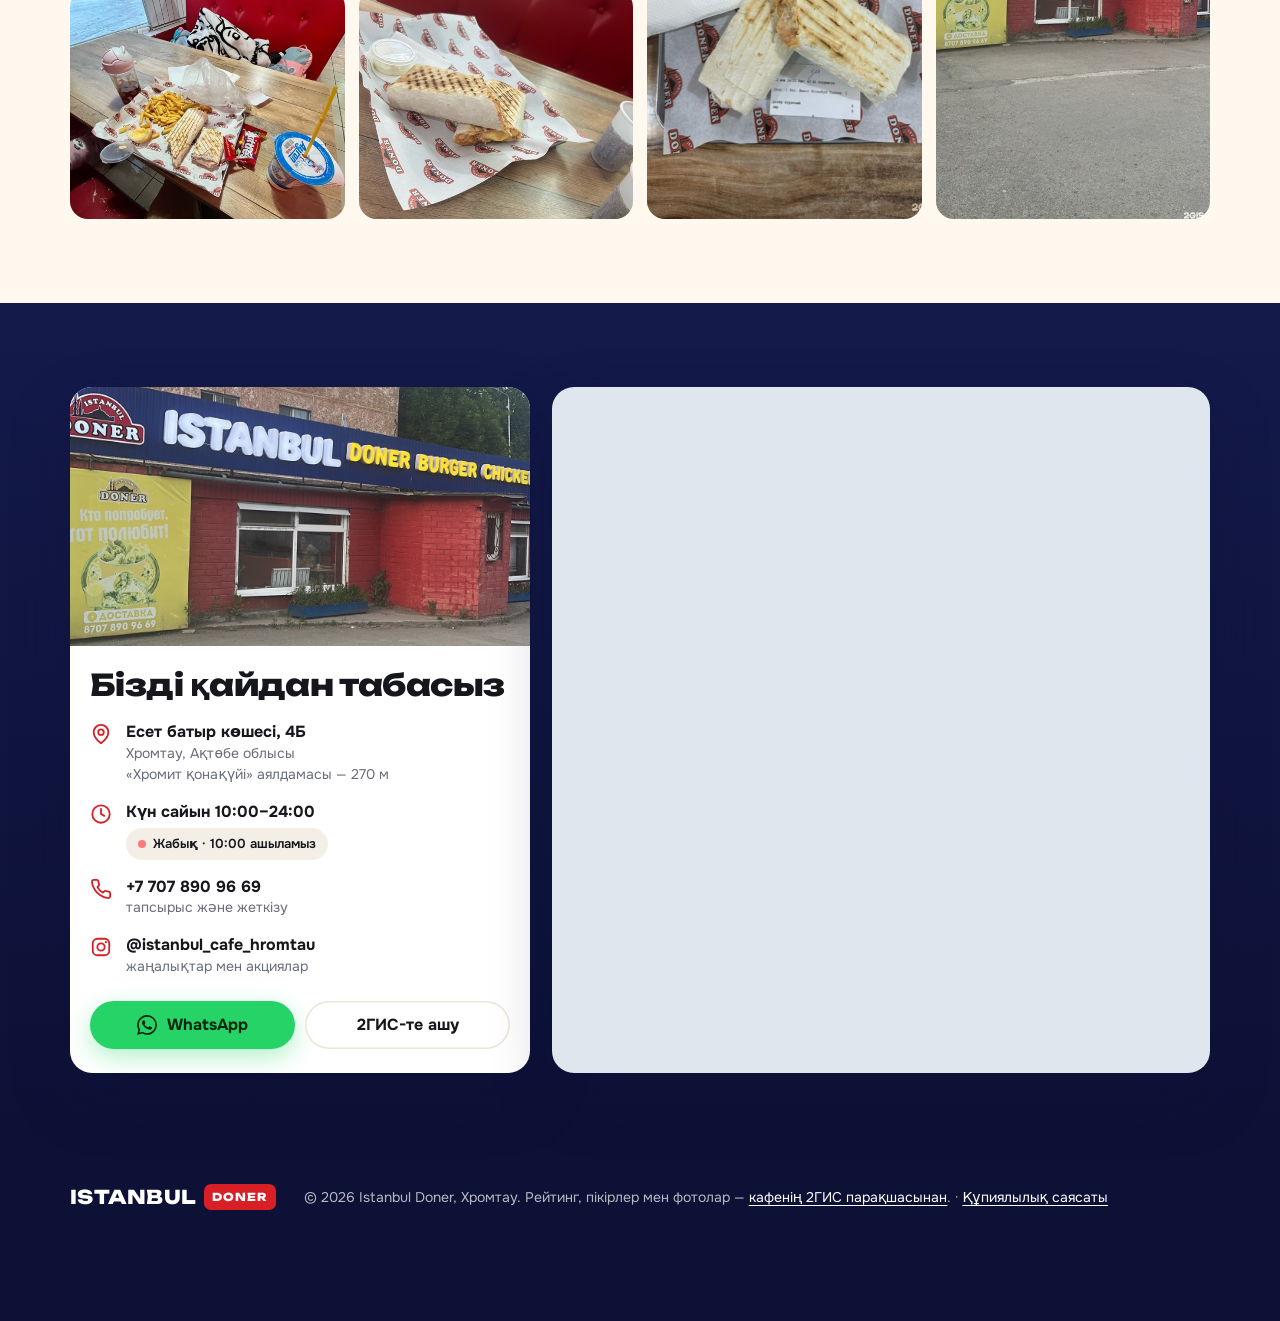
==== commit 4a84b0ef: "Add bilingual privacy policy page and order consent line - privacy.html (RU/KK): как сайт работает с" ====
--- a/site/index.html
+++ b/site/index.html
@@ -9,7 +9,7 @@
   <meta name="robots" content="noindex, nofollow">
   <meta name="theme-color" content="#141a4a">
   <meta name="format-detection" content="telephone=no">
-  <script src="js/i18n.js?v=20260920-6"></script>
+  <script src="js/i18n.js?v=20260920-7"></script>
 
   <meta property="og:type" content="website">
   <meta property="og:locale" content="ru_KZ">
@@ -22,7 +22,7 @@
   <link rel="preconnect" href="https://fonts.googleapis.com">
   <link rel="preconnect" href="https://fonts.gstatic.com" crossorigin>
   <link href="https://fonts.googleapis.com/css2?family=Onest:wght@400;500;600;700&family=Unbounded:wght@600;700;800&display=swap" rel="stylesheet">
-  <link rel="stylesheet" href="css/style.css?v=20260920-6">
+  <link rel="stylesheet" href="css/style.css?v=20260920-7">
 
   <script type="application/ld+json">
   {
@@ -218,7 +218,7 @@
   <footer class="foot">
     <div class="wrap foot__in">
       <a class="logo" href="#" aria-label="Наверх"><span class="logo__a">ISTANBUL</span><span class="logo__b">DONER</span></a>
-      <p>© <span data-year>2026</span> Istanbul Doner, Хромтау. Рейтинг, отзывы и фото — из <a href="https://go.2gis.com/PraD3" target="_blank" rel="noopener">карточки кафе в 2ГИС</a>.</p>
+      <p>© <span data-year>2026</span> Istanbul Doner, Хромтау. Рейтинг, отзывы и фото — из <a href="https://go.2gis.com/PraD3" target="_blank" rel="noopener">карточки кафе в 2ГИС</a>. · <a href="privacy.html" data-page-link>Политика конфиденциальности</a></p>
     </div>
   </footer>
 </div>
@@ -239,8 +239,8 @@
 
 <div class="toast" data-toast role="status" aria-live="polite"></div>
 
-<script src="js/config.js?v=20260920-6"></script>
-<script src="js/reviews.js?v=20260920-6"></script>
-<script src="js/app.js?v=20260920-6"></script>
+<script src="js/config.js?v=20260920-7"></script>
+<script src="js/reviews.js?v=20260920-7"></script>
+<script src="js/app.js?v=20260920-7"></script>
 </body>
 </html>
--- a/site/css/style.css
+++ b/site/css/style.css
@@ -581,6 +581,18 @@
   .tile .flag { position: absolute; top: 14px; right: 14px; margin: 0; }
   .section--order { padding-top: 34px; }
 }
+
+/* ── политика конфиденциальности ── */
+html[lang="kk"] [data-lang-block="ru"], html[lang="ru"] [data-lang-block="kk"] { display: none; }
+.legal { max-width: 760px; }
+.legal__meta { margin-top: 8px; color: var(--muted); font-size: 14px; }
+.legal__lead { margin-top: 18px; padding: 16px 18px; border-radius: 18px; background: #fff; box-shadow: inset 0 0 0 1.5px var(--line); font-size: 17px; }
+.legal h2 { margin: 30px 0 10px; font: 700 20px/1.25 var(--display); letter-spacing: 0; }
+.legal p { margin-top: 10px; }
+.legal ul { display: grid; gap: 8px; margin-top: 10px; padding-left: 22px; list-style: disc; }
+.legal a { font-weight: 600; text-underline-offset: 3px; }
+.legal__done { margin-left: 8px; color: #14713d; font-weight: 600; }
+.privacy a { color: inherit; font-weight: 600; text-underline-offset: 3px; }
 
 /* ── планшет и десктоп ── */
 @media (min-width: 560px) {
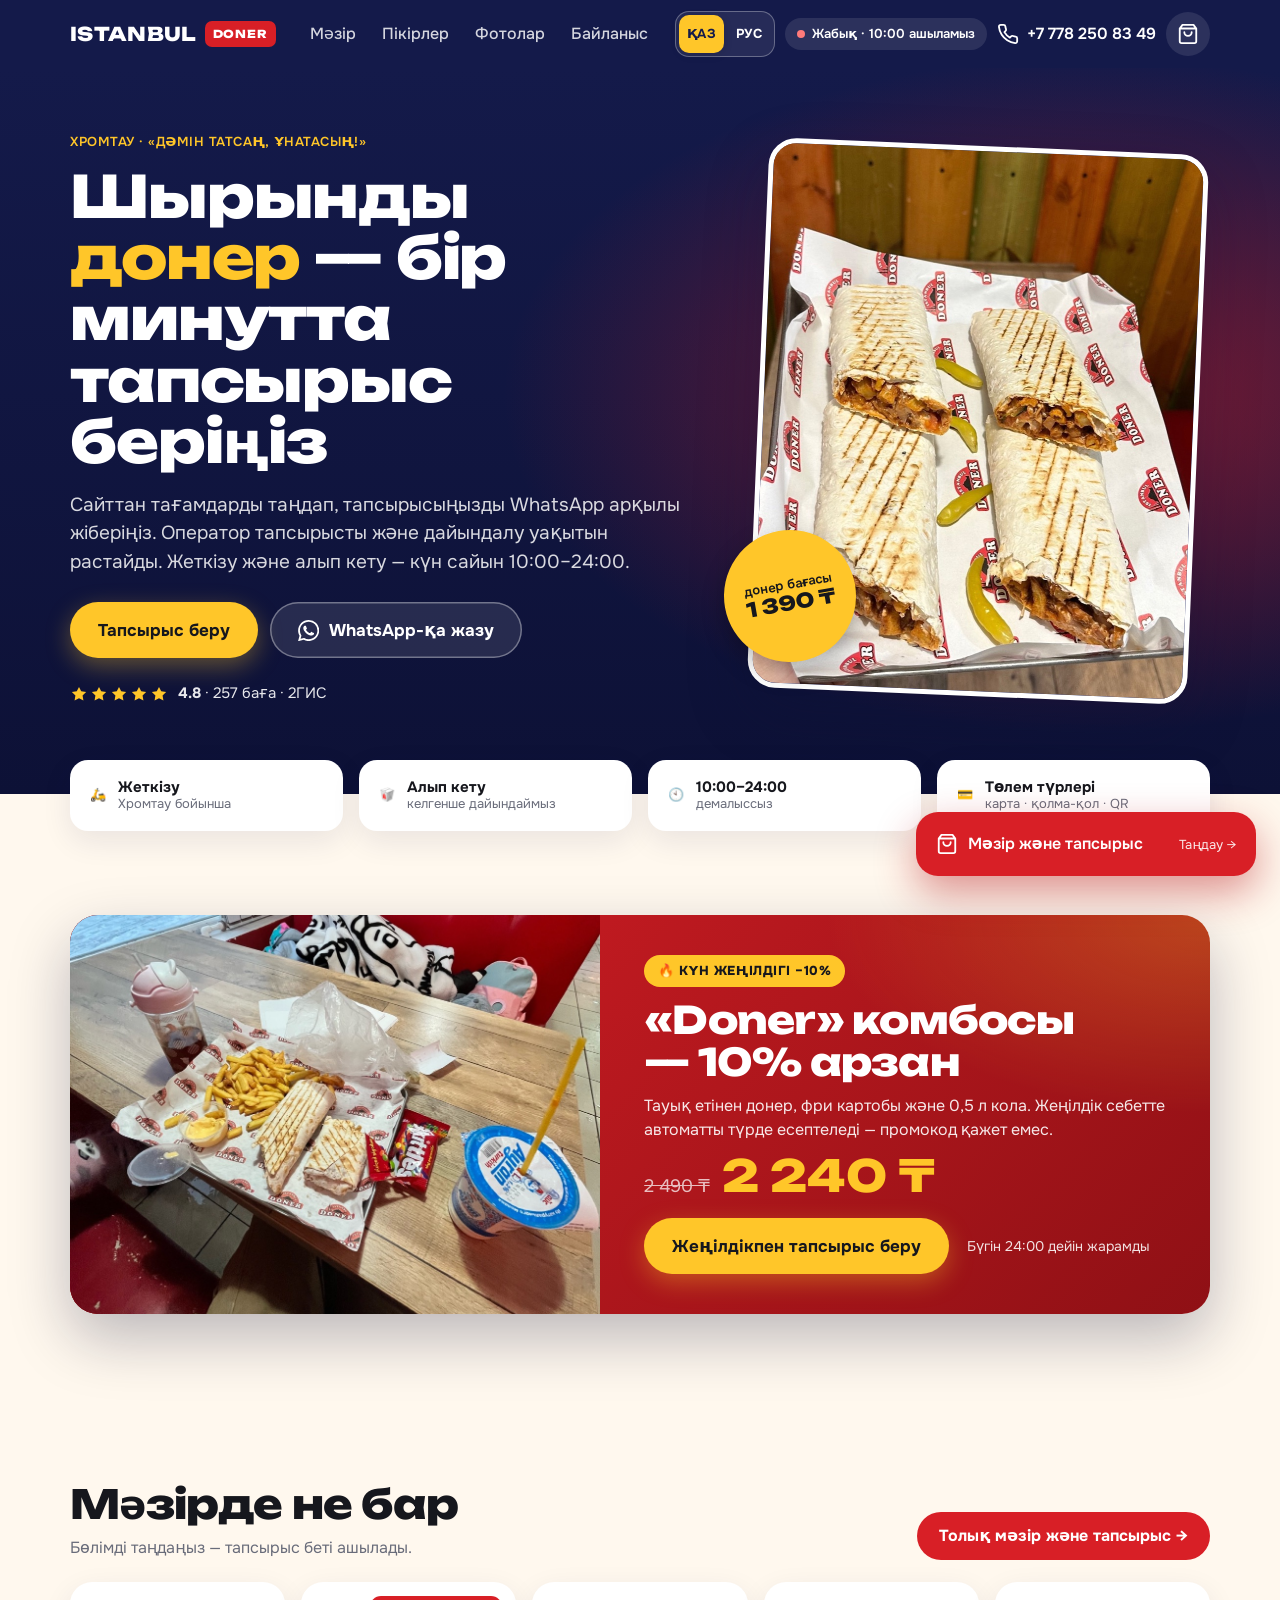
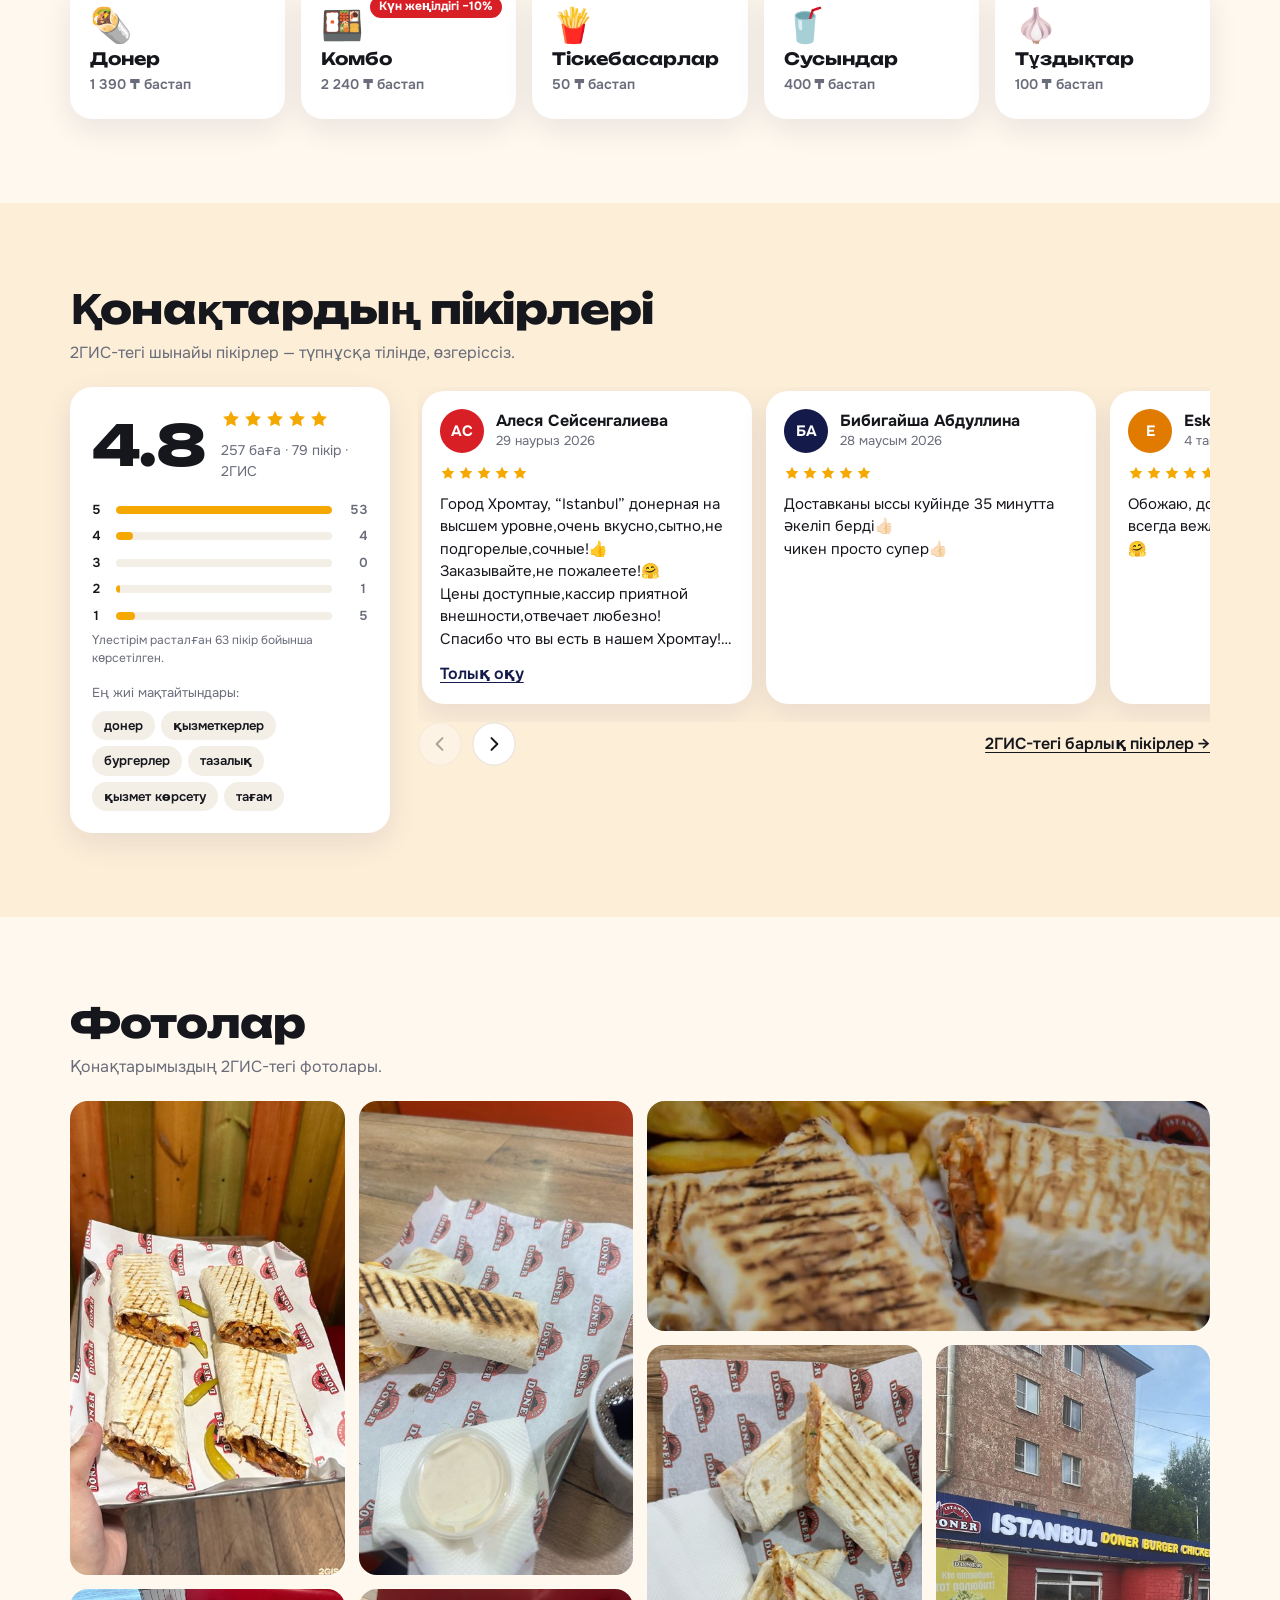
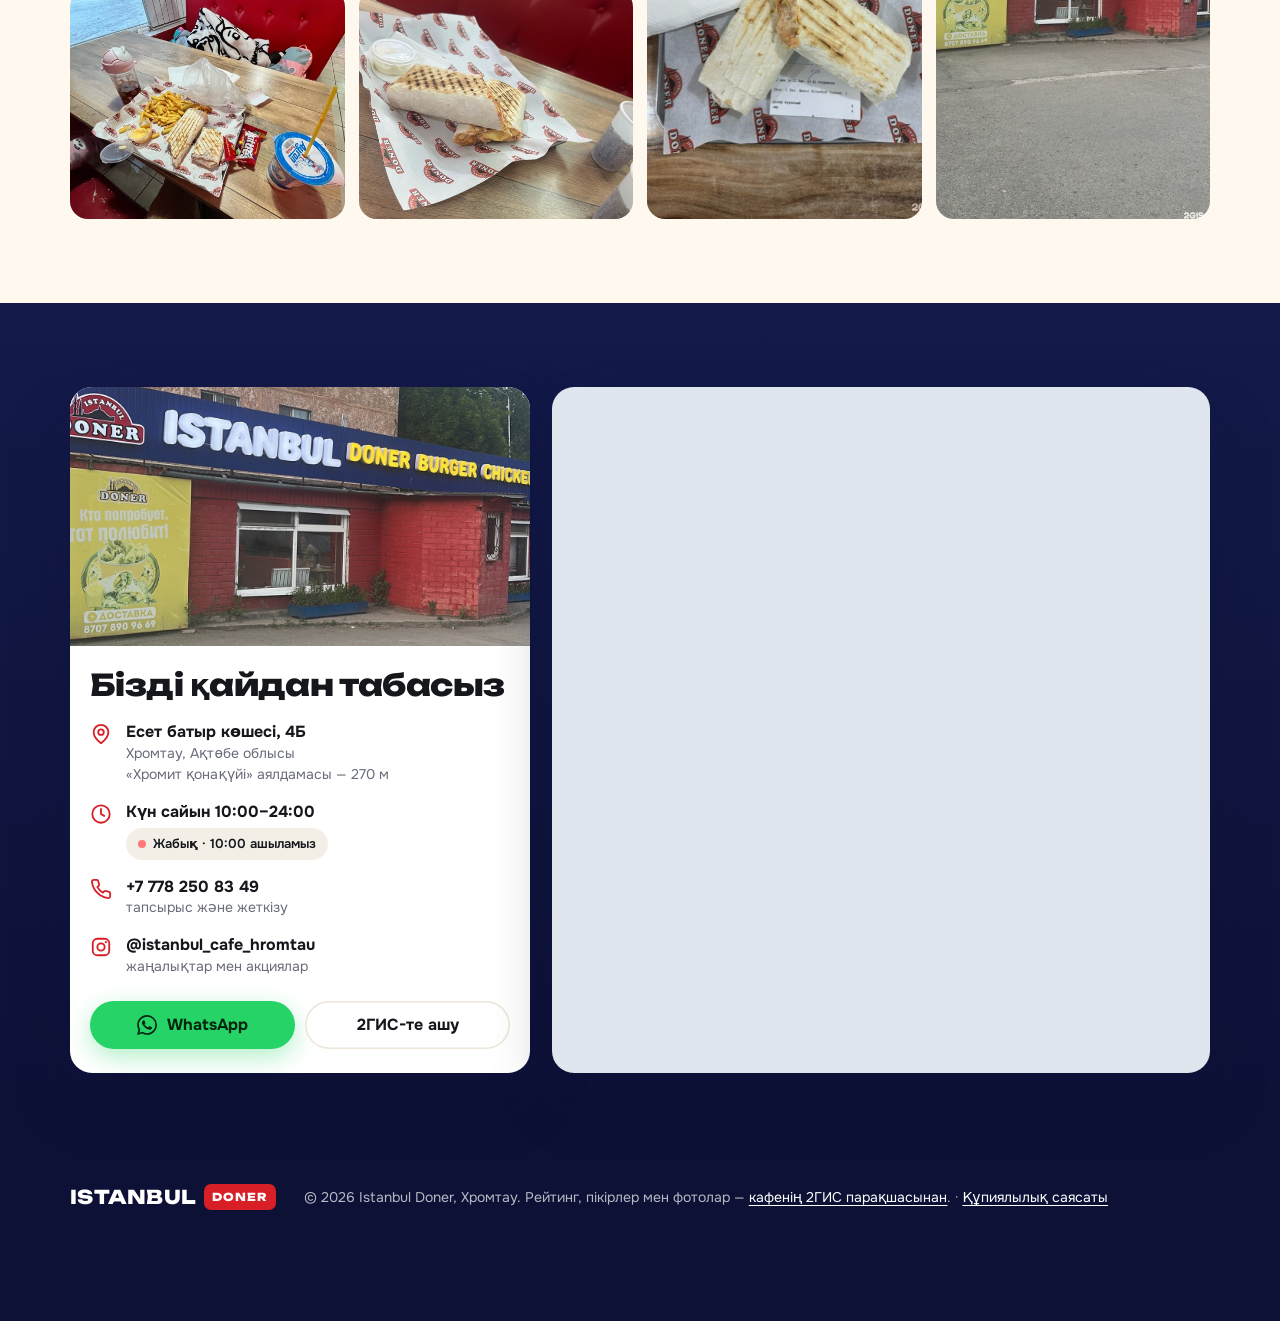
==== commit d2d729c3: "Show +7 778 250 83 49 as the site phone number Телефон на сайте (подпись, ссылка tel:, запасные знач" ====
--- a/site/index.html
+++ b/site/index.html
@@ -9,7 +9,7 @@
   <meta name="robots" content="noindex, nofollow">
   <meta name="theme-color" content="#141a4a">
   <meta name="format-detection" content="telephone=no">
-  <script src="js/i18n.js?v=20260920-7"></script>
+  <script src="js/i18n.js?v=20260920-10"></script>
 
   <meta property="og:type" content="website">
   <meta property="og:locale" content="ru_KZ">
@@ -22,7 +22,7 @@
   <link rel="preconnect" href="https://fonts.googleapis.com">
   <link rel="preconnect" href="https://fonts.gstatic.com" crossorigin>
   <link href="https://fonts.googleapis.com/css2?family=Onest:wght@400;500;600;700&family=Unbounded:wght@600;700;800&display=swap" rel="stylesheet">
-  <link rel="stylesheet" href="css/style.css?v=20260920-7">
+  <link rel="stylesheet" href="css/style.css?v=20260920-10">
 
   <script type="application/ld+json">
   {
@@ -31,7 +31,7 @@
     "name": "Istanbul Doner",
     "servesCuisine": ["Донер", "Фастфуд"],
     "priceRange": "₸",
-    "telephone": "+77078909669",
+    "telephone": "+77782508349",
     "address": {
       "@type": "PostalAddress",
       "streetAddress": "улица Есет батыра, 4Б",
@@ -86,8 +86,8 @@
           <a href="?lang=ru" data-language="ru" lang="ru" aria-label="Русский">РУС</a>
         </nav>
         <span class="status" data-status hidden></span>
-        <a class="top__phone" href="tel:+77078909669" data-phone>
-          <svg class="ic"><use href="#i-phone"/></svg><span data-phone-text>+7 707 890 96 69</span>
+        <a class="top__phone" href="tel:+77782508349" data-phone>
+          <svg class="ic"><use href="#i-phone"/></svg><span data-phone-text>+7 778 250 83 49</span>
         </a>
         <a class="top__cart" href="menu.html#cart" data-page-link aria-label="Открыть корзину">
           <svg class="ic"><use href="#i-bag"/></svg>
@@ -107,7 +107,7 @@
           <p class="hero__lead">Выберите блюда на сайте и отправьте заказ в WhatsApp — оператор подтвердит заказ и время приготовления. Доставка и&nbsp;навынос, каждый день с&nbsp;10:00 до&nbsp;24:00.</p>
           <div class="hero__cta">
             <a class="btn btn--yellow btn--lg" href="menu.html" data-page-link>Оформить заказ</a>
-            <a class="btn btn--ghost btn--lg" href="https://wa.me/77078909669" target="_blank" rel="noopener" data-wa-chat>
+            <a class="btn btn--ghost btn--lg" href="https://wa.me/77782508349" target="_blank" rel="noopener" data-wa-chat>
               <svg class="ic"><use href="#i-whatsapp"/></svg>Написать в WhatsApp
             </a>
           </div>
@@ -198,11 +198,11 @@
             <ul class="clist">
               <li><svg class="ic"><use href="#i-pin"/></svg><div><b data-address>ул. Есет батыра, 4Б</b><span data-city>Хромтау, Актюбинская область</span><span data-landmark>остановка «Гостиница Хромит» — 270 м</span></div></li>
               <li><svg class="ic"><use href="#i-clock"/></svg><div><b>Ежедневно 10:00–24:00</b><span class="status status--inline" data-status hidden></span></div></li>
-              <li><svg class="ic"><use href="#i-phone"/></svg><div><a href="tel:+77078909669" data-phone><b data-phone-text>+7 707 890 96 69</b></a><span>заказы и доставка</span></div></li>
+              <li><svg class="ic"><use href="#i-phone"/></svg><div><a href="tel:+77782508349" data-phone><b data-phone-text>+7 778 250 83 49</b></a><span>заказы и доставка</span></div></li>
               <li><svg class="ic"><use href="#i-instagram"/></svg><div><a href="https://www.instagram.com/istanbul_cafe_hromtau/" target="_blank" rel="noopener" data-instagram><b>@istanbul_cafe_hromtau</b></a><span>новинки и акции</span></div></li>
             </ul>
             <div class="contacts__btns">
-              <a class="btn btn--wa" href="https://wa.me/77078909669" target="_blank" rel="noopener" data-wa-chat><svg class="ic"><use href="#i-whatsapp"/></svg>WhatsApp</a>
+              <a class="btn btn--wa" href="https://wa.me/77782508349" target="_blank" rel="noopener" data-wa-chat><svg class="ic"><use href="#i-whatsapp"/></svg>WhatsApp</a>
               <a class="btn btn--light" href="https://go.2gis.com/PraD3" target="_blank" rel="noopener" data-2gis>Открыть в 2ГИС</a>
             </div>
           </div>
@@ -239,8 +239,8 @@
 
 <div class="toast" data-toast role="status" aria-live="polite"></div>
 
-<script src="js/config.js?v=20260920-7"></script>
-<script src="js/reviews.js?v=20260920-7"></script>
-<script src="js/app.js?v=20260920-7"></script>
+<script src="js/config.js?v=20260920-10"></script>
+<script src="js/reviews.js?v=20260920-10"></script>
+<script src="js/app.js?v=20260920-10"></script>
 </body>
 </html>
--- a/site/css/style.css
+++ b/site/css/style.css
@@ -438,6 +438,9 @@
 .line__ask .chip { background: #fff; box-shadow: inset 0 0 0 1.5px #ead9ae; }
 .line__ask .chip:hover { box-shadow: inset 0 0 0 2px var(--red); }
 .line__ctrl { grid-column: 1 / -1; display: flex; align-items: center; justify-content: space-between; }
+.line__addons { grid-column: 1 / -1; display: flex; flex-wrap: wrap; gap: 8px; padding-block: 4px; }
+.line__addons-title { width: 100%; font-size: 13px; color: var(--muted); }
+.line__addons .line__addon { min-height: 44px; white-space: normal; text-align: left; color: var(--red-dark); background: var(--cream, #fff8ef); }
 
 /* «Добавить к заказу?» в корзине */
 .cs { display: grid; gap: 10px; }
